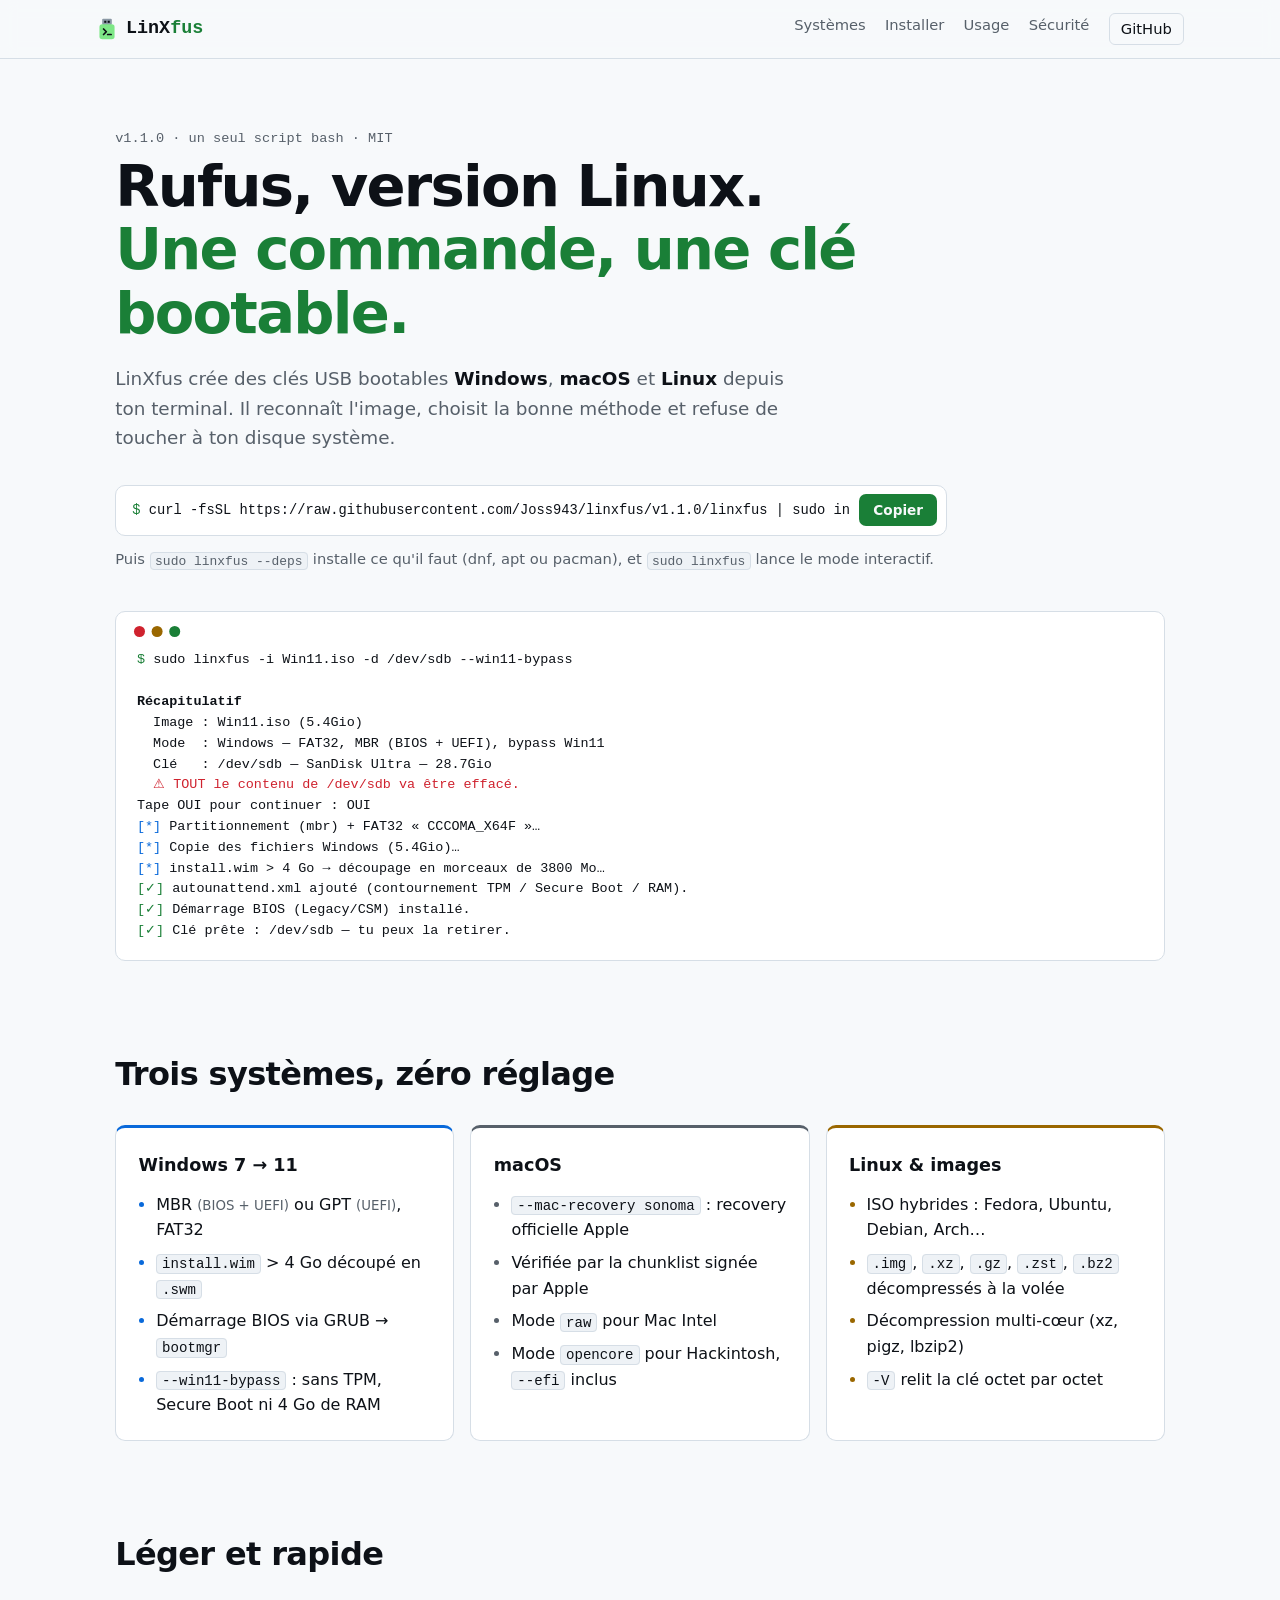
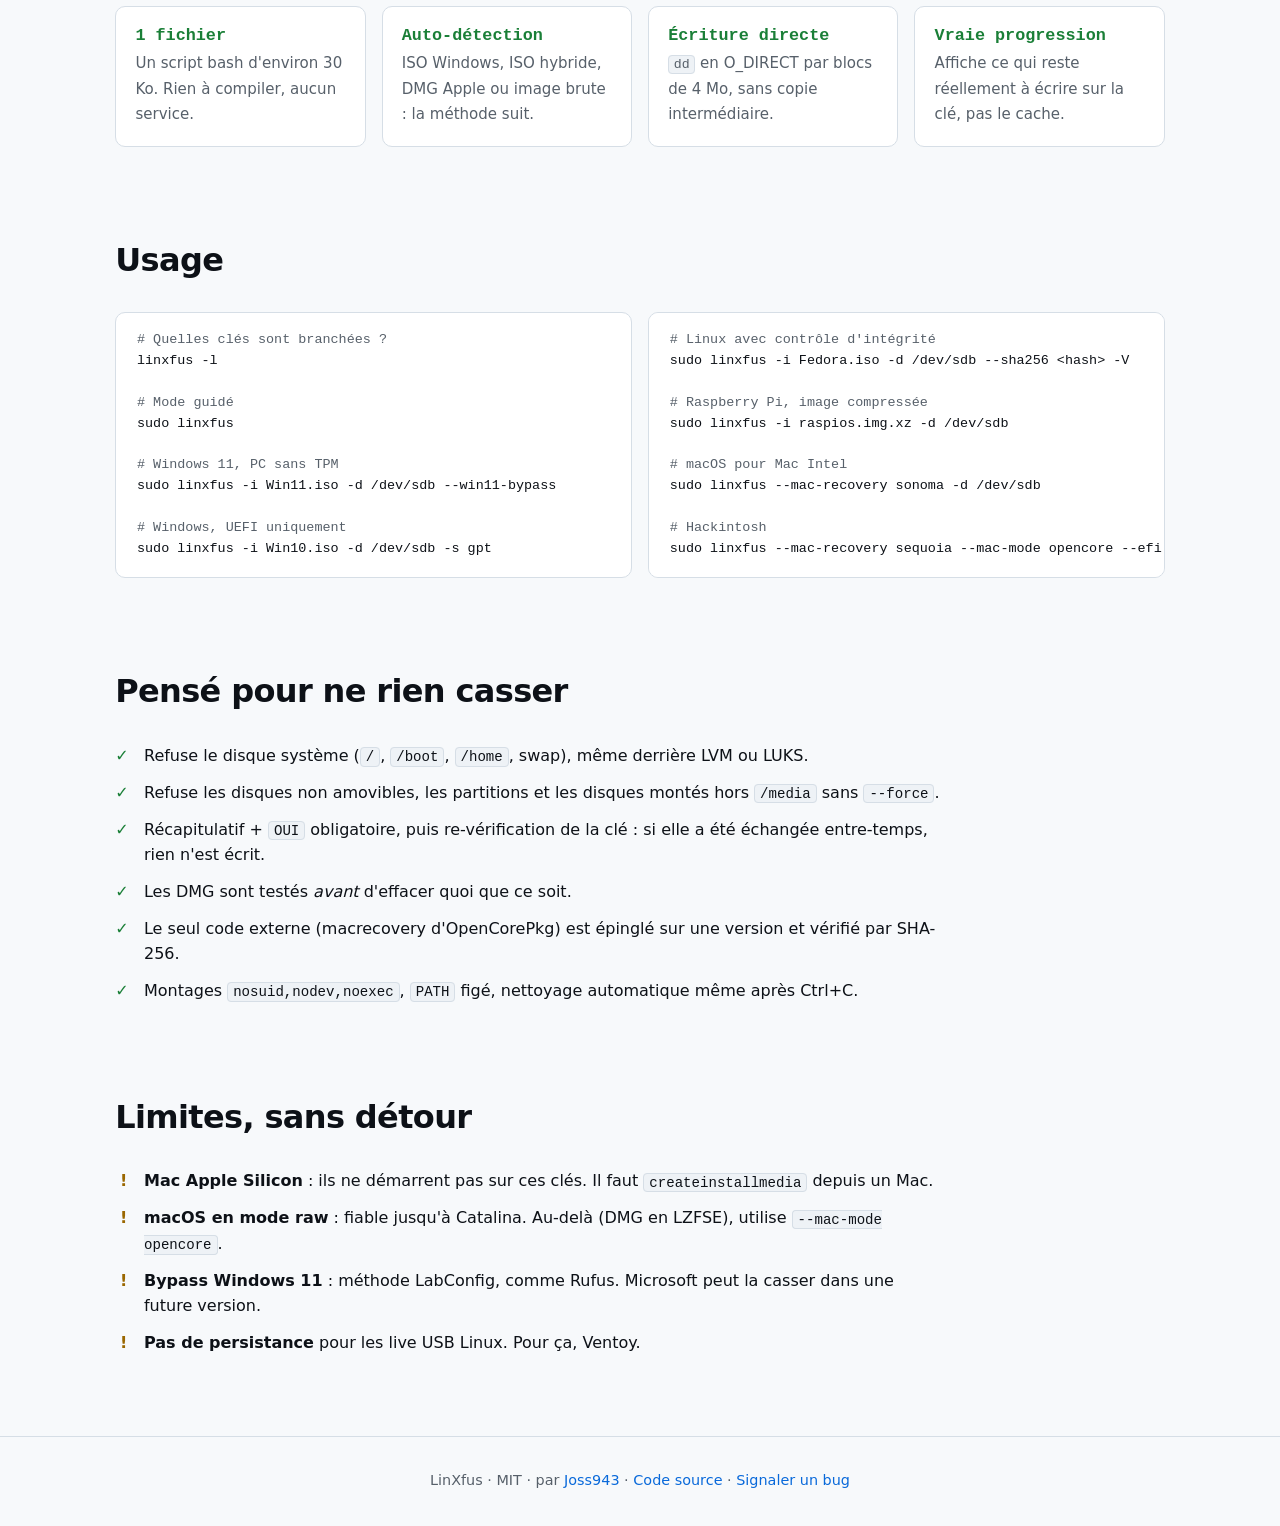
==== docs/index.html @ daa3bd21 "LinXfus 1.1.0 : sécurité, légèreté, site et tests Sécurité - macrecovery épinglé sur OpenCorePkg 1.0" ====
<!doctype html>
<html lang="fr">
<head>
<meta charset="utf-8">
<meta name="viewport" content="width=device-width,initial-scale=1">
<meta http-equiv="Content-Security-Policy" content="default-src 'none'; style-src 'self'; script-src 'self'; img-src 'self'; base-uri 'none'; form-action 'none'">
<meta name="referrer" content="no-referrer">
<title>LinXfus — Rufus pour Linux : clés USB bootables Windows, macOS, Linux</title>
<meta name="description" content="LinXfus crée des clés USB bootables Windows, macOS et Linux depuis Linux, en une commande. Détection automatique, WIM > 4 Go, BIOS + UEFI, bypass Windows 11, recovery macOS officielle.">
<meta property="og:title" content="LinXfus — Rufus pour Linux">
<meta property="og:description" content="Clés USB bootables Windows, macOS et Linux depuis le terminal. Un seul script bash.">
<meta property="og:type" content="website">
<meta property="og:url" content="https://joss943.github.io/linxfus/">
<meta name="theme-color" content="#0b0f14">
<link rel="icon" href="favicon.svg" type="image/svg+xml">
<link rel="stylesheet" href="style.css">
<script src="app.js" defer></script>
</head>
<body>
<header class="nav">
  <a class="logo" href="#"><img src="favicon.svg" alt="" width="22" height="22"><span>LinX<i>fus</i></span></a>
  <nav>
    <a href="#systemes">Systèmes</a>
    <a href="#installer">Installer</a>
    <a href="#usage">Usage</a>
    <a href="#securite">Sécurité</a>
    <a class="gh" href="https://github.com/Joss943/linxfus">GitHub</a>
  </nav>
</header>

<main>
<section class="hero">
  <p class="tag">v1.1.0 · un seul script bash · MIT</p>
  <h1>Rufus, version Linux.<br><em>Une commande, une clé bootable.</em></h1>
  <p class="lead">LinXfus crée des clés USB bootables <b>Windows</b>, <b>macOS</b> et <b>Linux</b> depuis ton terminal. Il reconnaît l'image, choisit la bonne méthode et refuse de toucher à ton disque système.</p>
  <div class="cmd" id="installer">
    <code>curl -fsSL https://raw.githubusercontent.com/Joss943/linxfus/v1.1.0/linxfus | sudo install -m755 /dev/stdin /usr/local/bin/linxfus</code>
    <button type="button" data-copy>Copier</button>
  </div>
  <p class="hint">Puis <code>sudo linxfus --deps</code> installe ce qu'il faut (dnf, apt ou pacman), et <code>sudo linxfus</code> lance le mode interactif.</p>

  <pre class="term" aria-label="Exemple d'exécution"><span class="p">$</span> sudo linxfus -i Win11.iso -d /dev/sdb --win11-bypass

<b>Récapitulatif</b>
  Image : Win11.iso (5.4Gio)
  Mode  : Windows — FAT32, MBR (BIOS + UEFI), bypass Win11
  Clé   : /dev/sdb — SanDisk Ultra — 28.7Gio
  <span class="r">⚠ TOUT le contenu de /dev/sdb va être effacé.</span>
Tape OUI pour continuer : OUI
<span class="b">[*]</span> Partitionnement (mbr) + FAT32 « CCCOMA_X64F »…
<span class="b">[*]</span> Copie des fichiers Windows (5.4Gio)…
<span class="b">[*]</span> install.wim &gt; 4 Go → découpage en morceaux de 3800 Mo…
<span class="g">[✓]</span> autounattend.xml ajouté (contournement TPM / Secure Boot / RAM).
<span class="g">[✓]</span> Démarrage BIOS (Legacy/CSM) installé.
<span class="g">[✓]</span> Clé prête : /dev/sdb — tu peux la retirer.</pre>
</section>

<section id="systemes">
  <h2>Trois systèmes, zéro réglage</h2>
  <div class="grid3">
    <article class="card win">
      <h3>Windows 7 → 11</h3>
      <ul>
        <li>MBR <small>(BIOS + UEFI)</small> ou GPT <small>(UEFI)</small>, FAT32</li>
        <li><code>install.wim</code> &gt; 4 Go découpé en <code>.swm</code></li>
        <li>Démarrage BIOS via GRUB → <code>bootmgr</code></li>
        <li><code>--win11-bypass</code> : sans TPM, Secure Boot ni 4 Go de RAM</li>
      </ul>
    </article>
    <article class="card mac">
      <h3>macOS</h3>
      <ul>
        <li><code>--mac-recovery sonoma</code> : recovery officielle Apple</li>
        <li>Vérifiée par la chunklist signée par Apple</li>
        <li>Mode <code>raw</code> pour Mac Intel</li>
        <li>Mode <code>opencore</code> pour Hackintosh, <code>--efi</code> inclus</li>
      </ul>
    </article>
    <article class="card lin">
      <h3>Linux &amp; images</h3>
      <ul>
        <li>ISO hybrides : Fedora, Ubuntu, Debian, Arch…</li>
        <li><code>.img</code>, <code>.xz</code>, <code>.gz</code>, <code>.zst</code>, <code>.bz2</code> décompressés à la volée</li>
        <li>Décompression multi-cœur (xz, pigz, lbzip2)</li>
        <li><code>-V</code> relit la clé octet par octet</li>
      </ul>
    </article>
  </div>
</section>

<section class="feat">
  <h2>Léger et rapide</h2>
  <div class="grid4">
    <div><b>1 fichier</b><span>Un script bash d'environ 30 Ko. Rien à compiler, aucun service.</span></div>
    <div><b>Auto-détection</b><span>ISO Windows, ISO hybride, DMG Apple ou image brute : la méthode suit.</span></div>
    <div><b>Écriture directe</b><span><code>dd</code> en O_DIRECT par blocs de 4 Mo, sans copie intermédiaire.</span></div>
    <div><b>Vraie progression</b><span>Affiche ce qui reste réellement à écrire sur la clé, pas le cache.</span></div>
  </div>
</section>

<section id="usage">
  <h2>Usage</h2>
  <div class="grid2">
<pre class="code"><span class="c"># Quelles clés sont branchées ?</span>
linxfus -l

<span class="c"># Mode guidé</span>
sudo linxfus

<span class="c"># Windows 11, PC sans TPM</span>
sudo linxfus -i Win11.iso -d /dev/sdb --win11-bypass

<span class="c"># Windows, UEFI uniquement</span>
sudo linxfus -i Win10.iso -d /dev/sdb -s gpt</pre>
<pre class="code"><span class="c"># Linux avec contrôle d'intégrité</span>
sudo linxfus -i Fedora.iso -d /dev/sdb --sha256 &lt;hash&gt; -V

<span class="c"># Raspberry Pi, image compressée</span>
sudo linxfus -i raspios.img.xz -d /dev/sdb

<span class="c"># macOS pour Mac Intel</span>
sudo linxfus --mac-recovery sonoma -d /dev/sdb

<span class="c"># Hackintosh</span>
sudo linxfus --mac-recovery sequoia --mac-mode opencore --efi ./EFI -d /dev/sdb</pre>
  </div>
</section>

<section id="securite">
  <h2>Pensé pour ne rien casser</h2>
  <ul class="checks">
    <li>Refuse le disque système (<code>/</code>, <code>/boot</code>, <code>/home</code>, swap), même derrière LVM ou LUKS.</li>
    <li>Refuse les disques non amovibles, les partitions et les disques montés hors <code>/media</code> sans <code>--force</code>.</li>
    <li>Récapitulatif + <code>OUI</code> obligatoire, puis re-vérification de la clé : si elle a été échangée entre-temps, rien n'est écrit.</li>
    <li>Les DMG sont testés <em>avant</em> d'effacer quoi que ce soit.</li>
    <li>Le seul code externe (macrecovery d'OpenCorePkg) est épinglé sur une version et vérifié par SHA-256.</li>
    <li>Montages <code>nosuid,nodev,noexec</code>, <code>PATH</code> figé, nettoyage automatique même après Ctrl+C.</li>
  </ul>
</section>

<section class="limits">
  <h2>Limites, sans détour</h2>
  <ul>
    <li><b>Mac Apple Silicon</b> : ils ne démarrent pas sur ces clés. Il faut <code>createinstallmedia</code> depuis un Mac.</li>
    <li><b>macOS en mode raw</b> : fiable jusqu'à Catalina. Au-delà (DMG en LZFSE), utilise <code>--mac-mode opencore</code>.</li>
    <li><b>Bypass Windows 11</b> : méthode LabConfig, comme Rufus. Microsoft peut la casser dans une future version.</li>
    <li><b>Pas de persistance</b> pour les live USB Linux. Pour ça, Ventoy.</li>
  </ul>
</section>
</main>

<footer>
  <p>LinXfus · MIT · par <a href="https://github.com/Joss943">Joss943</a> · <a href="https://github.com/Joss943/linxfus">Code source</a> · <a href="https://github.com/Joss943/linxfus/issues">Signaler un bug</a></p>
</footer>
</body>
</html>
---- docs/style.css ----
:root{--bg:#0b0f14;--s1:#111821;--s2:#16202b;--bd:#223041;--tx:#e6edf3;--mu:#8b98a5;--ac:#7ee787;--bl:#79c0ff;--rd:#ff7b72;--ye:#e3b341;--mono:ui-monospace,"JetBrains Mono","Cascadia Code",Menlo,Consolas,monospace}
@media (prefers-color-scheme:light){:root{--bg:#f7f9fb;--s1:#fff;--s2:#eef2f6;--bd:#d6dee6;--tx:#0d1117;--mu:#57606a;--ac:#1a7f37;--bl:#0969da;--rd:#cf222e;--ye:#9a6700}}
*{box-sizing:border-box;margin:0}
html{scroll-behavior:smooth}
body{background:var(--bg);color:var(--tx);font:16px/1.6 system-ui,-apple-system,"Segoe UI",Roboto,Ubuntu,sans-serif;-webkit-font-smoothing:antialiased}
a{color:var(--bl);text-decoration:none}a:hover{text-decoration:underline}
code{font:.88em var(--mono);background:var(--s2);border:1px solid var(--bd);border-radius:4px;padding:.05em .35em}
.nav{position:sticky;top:0;z-index:9;display:flex;align-items:center;justify-content:space-between;gap:1rem;padding:.8rem max(1.2rem,calc(50% - 34rem));background:color-mix(in srgb,var(--bg) 85%,transparent);backdrop-filter:blur(8px);border-bottom:1px solid var(--bd)}
.logo{display:flex;align-items:center;gap:.5rem;font:700 1.15rem var(--mono);color:var(--tx)}.logo i{font-style:normal;color:var(--ac)}.logo:hover{text-decoration:none}
.nav nav{display:flex;gap:1.2rem;font-size:.92rem}.nav nav a{color:var(--mu)}.nav nav a:hover{color:var(--tx);text-decoration:none}
.nav .gh{color:var(--tx)!important;border:1px solid var(--bd);border-radius:6px;padding:.2rem .7rem}
main{max-width:68rem;margin:0 auto;padding:0 1.2rem}
section{padding:4.5rem 0 1rem}
h1{font-size:clamp(2.1rem,5.5vw,3.6rem);line-height:1.1;letter-spacing:-.03em;margin:.6rem 0 1.2rem}
h1 em{font-style:normal;color:var(--ac)}
h2{font-size:clamp(1.5rem,3vw,2rem);letter-spacing:-.02em;margin-bottom:1.6rem}
h3{font-size:1.1rem;margin-bottom:.8rem}
.tag{font:.85rem var(--mono);color:var(--mu)}
.lead{font-size:1.15rem;color:var(--mu);max-width:42rem}.lead b{color:var(--tx)}
.cmd{display:flex;align-items:center;gap:.6rem;margin:2rem 0 .7rem;padding:.55rem .55rem .55rem 1rem;background:var(--s1);border:1px solid var(--bd);border-radius:10px;max-width:52rem}
.cmd code{flex:1;background:none;border:0;padding:0;overflow-x:auto;white-space:nowrap;font-size:.86rem;scrollbar-width:thin}
.cmd code::before{content:"$ ";color:var(--ac)}
button{font:600 .85rem system-ui,sans-serif;color:var(--bg);background:var(--ac);border:0;border-radius:7px;padding:.5rem .9rem;cursor:pointer;white-space:nowrap}
button:hover{filter:brightness(1.1)}button:focus-visible,a:focus-visible{outline:2px solid var(--bl);outline-offset:2px}
.hint{font-size:.92rem;color:var(--mu)}
pre{font:.84rem/1.55 var(--mono);overflow-x:auto;background:var(--s1);border:1px solid var(--bd);border-radius:10px;padding:1.1rem 1.3rem}
.term{margin-top:2.5rem;position:relative;padding-top:2.4rem}
.term::before{content:"";position:absolute;top:.85rem;left:1.1rem;width:.7rem;height:.7rem;border-radius:50%;background:var(--rd);box-shadow:1.1rem 0 var(--ye),2.2rem 0 var(--ac)}
.term .p,.g{color:var(--ac)}.b{color:var(--bl)}.r{color:var(--rd)}.c{color:var(--mu)}
.grid3,.grid4,.grid2{display:grid;gap:1rem}
.grid3{grid-template-columns:repeat(auto-fit,minmax(17rem,1fr))}
.grid4{grid-template-columns:repeat(auto-fit,minmax(14rem,1fr))}
.grid2{grid-template-columns:repeat(auto-fit,minmax(24rem,1fr))}
.card{background:var(--s1);border:1px solid var(--bd);border-top:3px solid var(--c);border-radius:10px;padding:1.4rem}
.card ul{padding-left:1.1rem;display:grid;gap:.45rem}.card li::marker{color:var(--c)}.card small{color:var(--mu)}
.win{--c:var(--bl)}.mac{--c:var(--mu)}.lin{--c:var(--ye)}
.feat .grid4 div{background:var(--s1);border:1px solid var(--bd);border-radius:10px;padding:1.2rem}
.feat b{display:block;font:700 1.05rem var(--mono);color:var(--ac);margin-bottom:.3rem}.feat span{color:var(--mu);font-size:.94rem}
.checks,.limits ul{list-style:none;padding:0;display:grid;gap:.7rem;max-width:52rem}
.checks li,.limits li{padding-left:1.8rem;position:relative}
.checks li::before{content:"✓";position:absolute;left:0;color:var(--ac);font-weight:700}
.limits li::before{content:"!";position:absolute;left:.3rem;color:var(--ye);font-weight:700}
footer{margin-top:4rem;padding:2rem 1.2rem;border-top:1px solid var(--bd);text-align:center;color:var(--mu);font-size:.9rem}
@media (max-width:640px){.nav nav a:not(.gh){display:none}section{padding-top:3rem}.grid2{grid-template-columns:1fr}.cmd{flex-direction:column;align-items:stretch}}
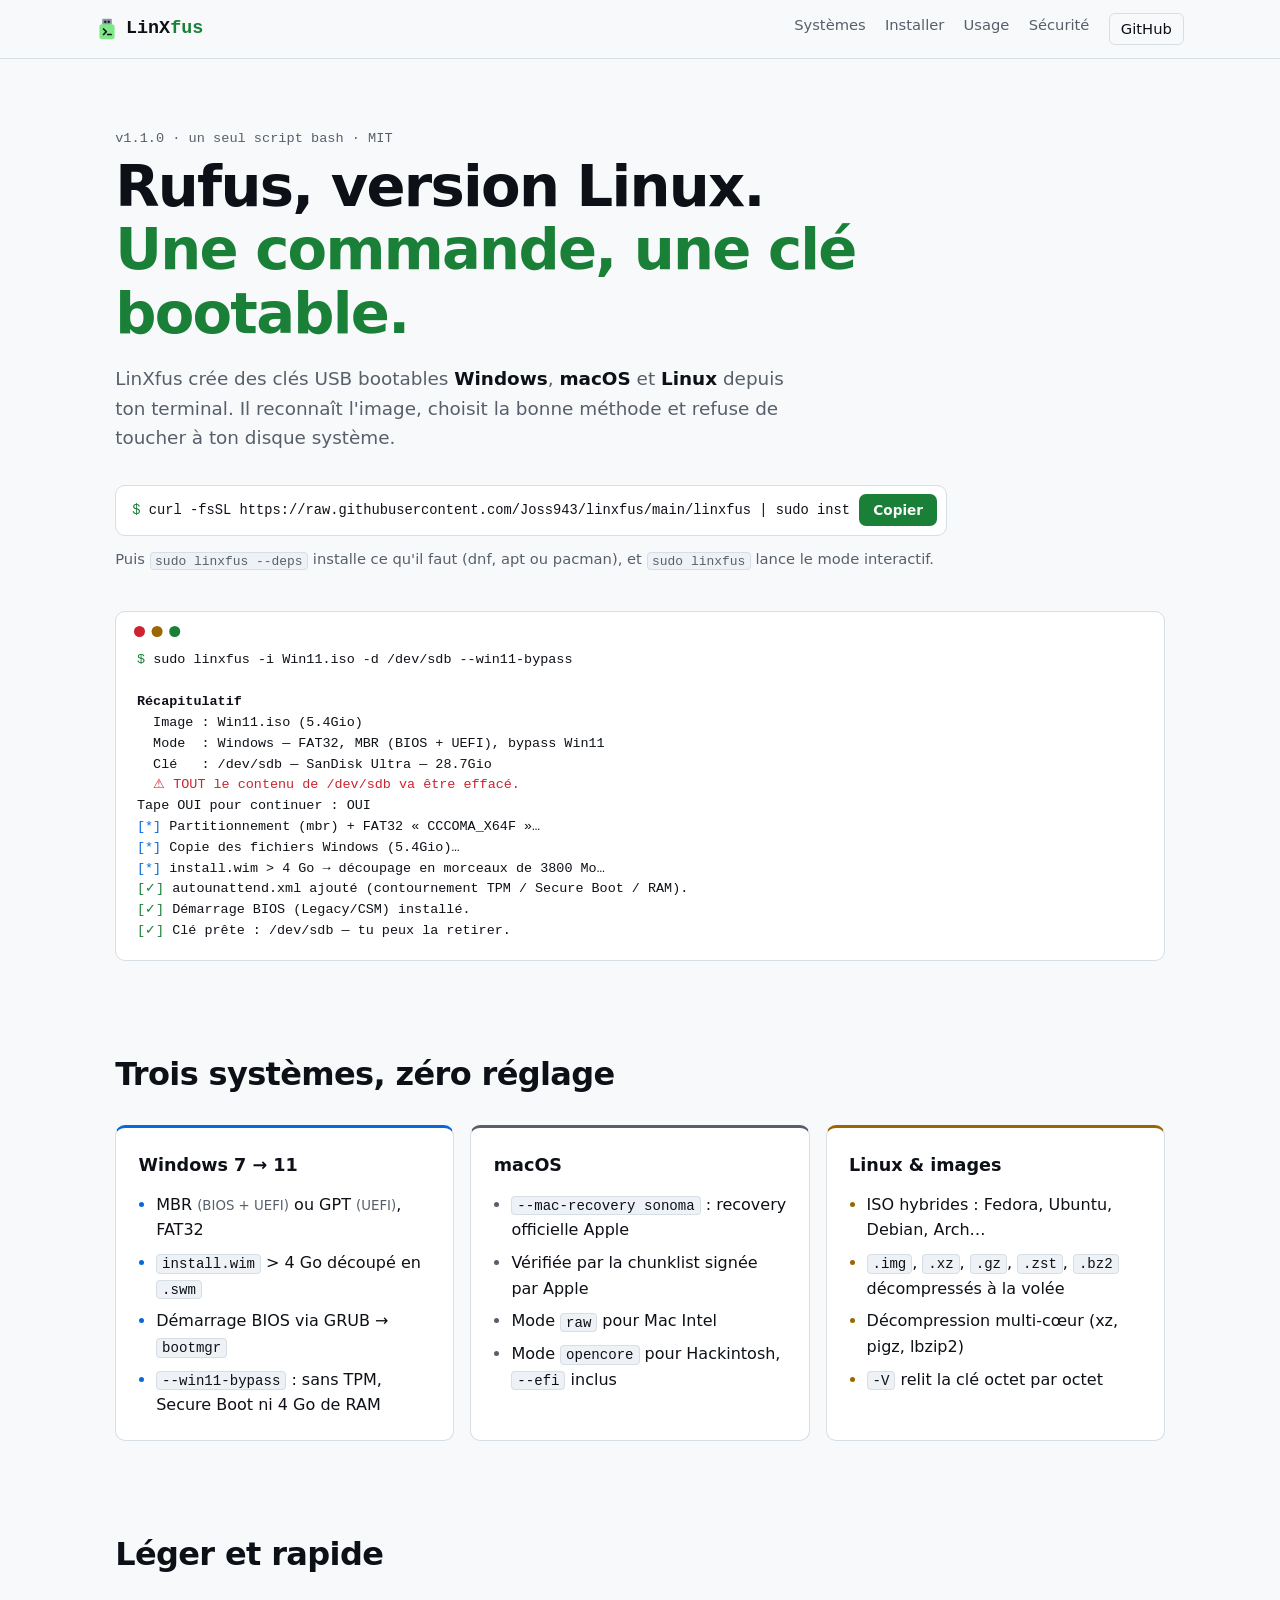
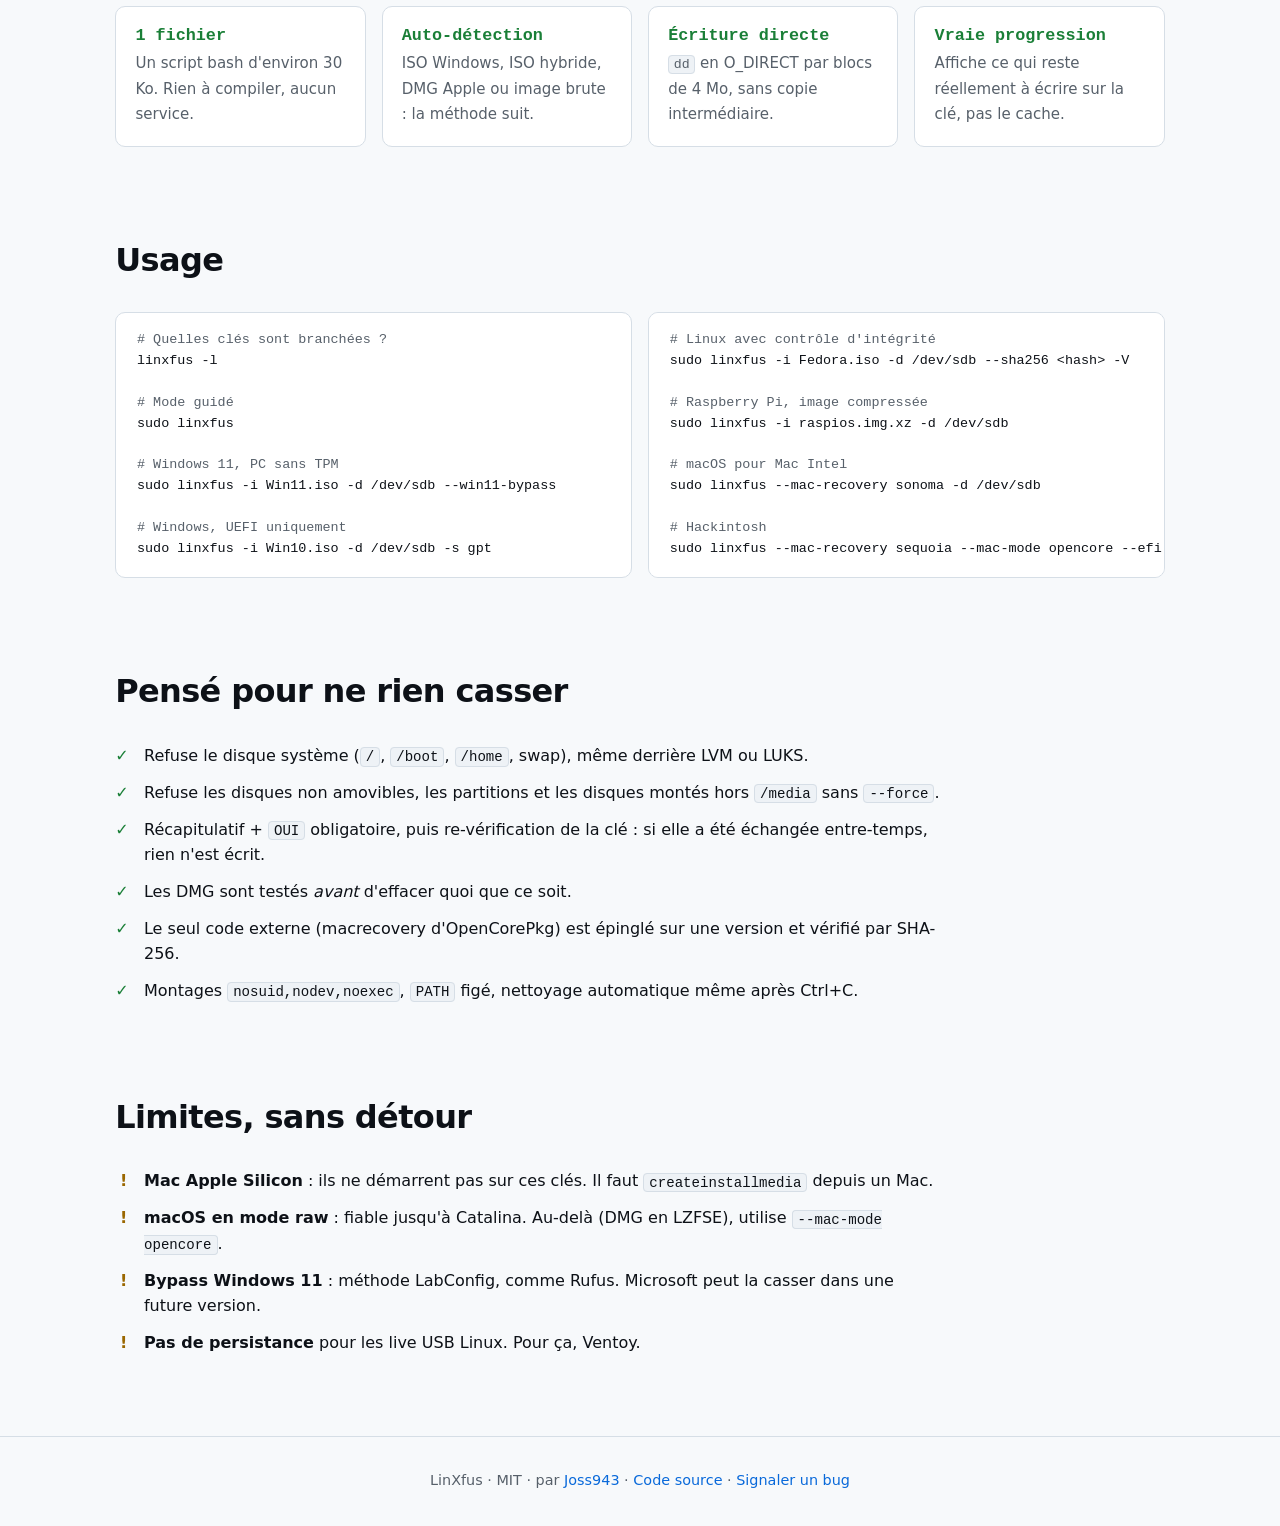
==== commit db84ce0e: "Installation depuis main (lien direct) Co-Authored-By: Claude Opus 5.5 <noreply@anthropic.com> Claud" ====
--- a/docs/index.html
+++ b/docs/index.html
@@ -34,7 +34,7 @@
   <h1>Rufus, version Linux.<br><em>Une commande, une clé bootable.</em></h1>
   <p class="lead">LinXfus crée des clés USB bootables <b>Windows</b>, <b>macOS</b> et <b>Linux</b> depuis ton terminal. Il reconnaît l'image, choisit la bonne méthode et refuse de toucher à ton disque système.</p>
   <div class="cmd" id="installer">
-    <code>curl -fsSL https://raw.githubusercontent.com/Joss943/linxfus/v1.1.0/linxfus | sudo install -m755 /dev/stdin /usr/local/bin/linxfus</code>
+    <code>curl -fsSL https://raw.githubusercontent.com/Joss943/linxfus/main/linxfus | sudo install -m755 /dev/stdin /usr/local/bin/linxfus</code>
     <button type="button" data-copy>Copier</button>
   </div>
   <p class="hint">Puis <code>sudo linxfus --deps</code> installe ce qu'il faut (dnf, apt ou pacman), et <code>sudo linxfus</code> lance le mode interactif.</p>
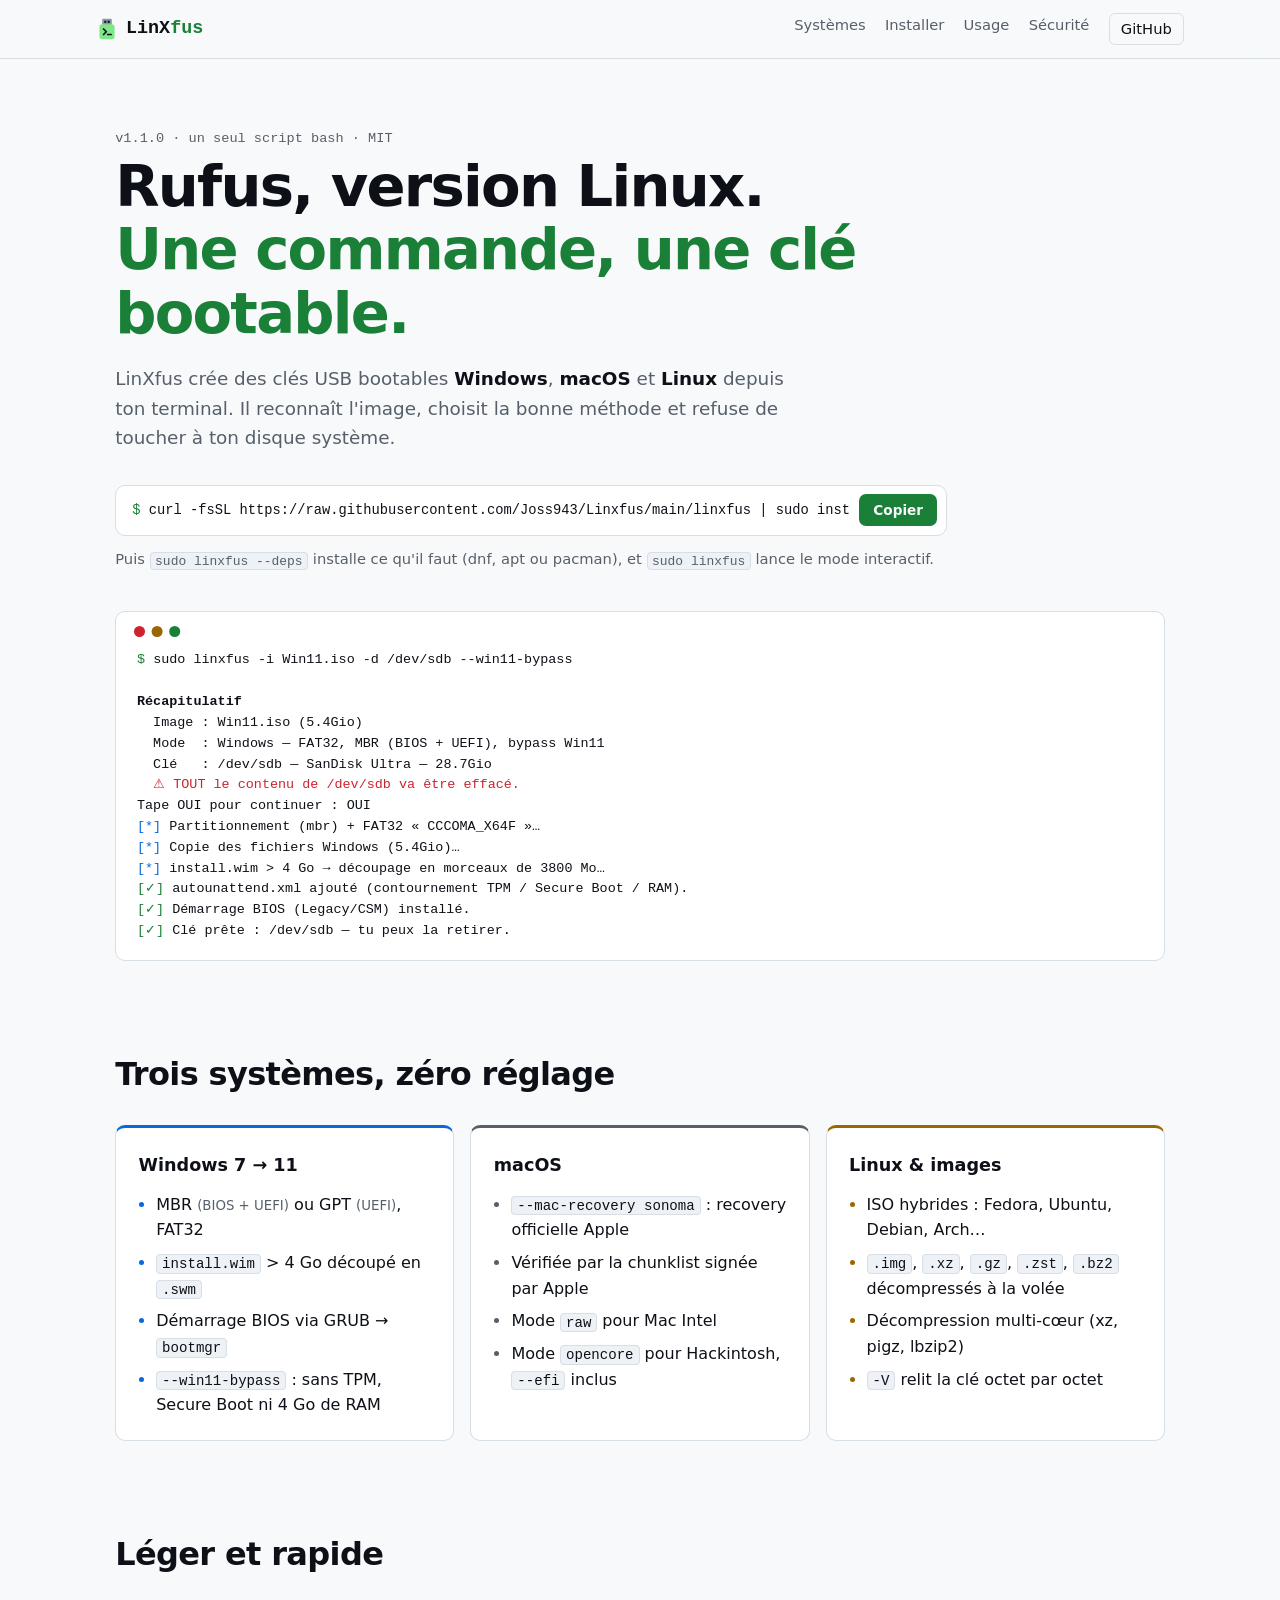
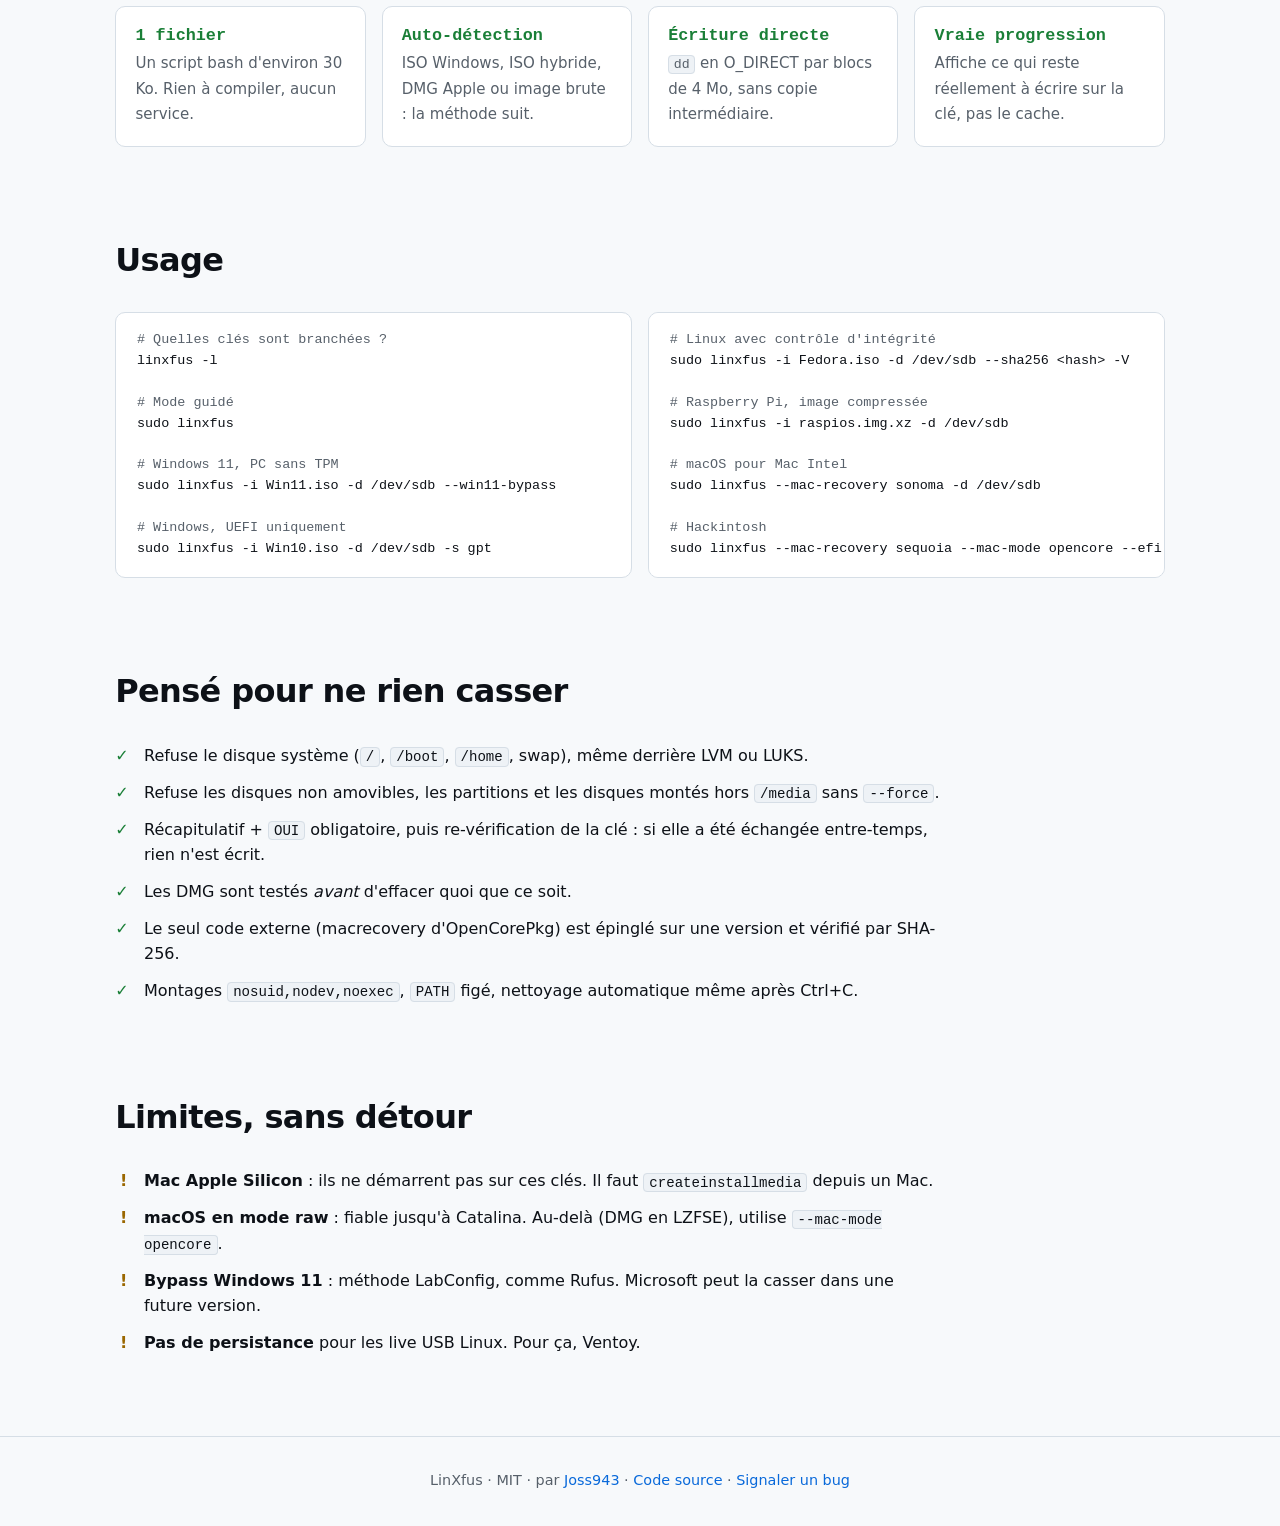
==== commit 4d456338: "Liens vers le dépôt renommé Joss943/Linxfus Co-Authored-By: Claude Opus 5.5 <noreply@anthropic.com> " ====
--- a/docs/index.html
+++ b/docs/index.html
@@ -10,7 +10,7 @@
 <meta property="og:title" content="LinXfus — Rufus pour Linux">
 <meta property="og:description" content="Clés USB bootables Windows, macOS et Linux depuis le terminal. Un seul script bash.">
 <meta property="og:type" content="website">
-<meta property="og:url" content="https://joss943.github.io/linxfus/">
+<meta property="og:url" content="https://joss943.github.io/Linxfus/">
 <meta name="theme-color" content="#0b0f14">
 <link rel="icon" href="favicon.svg" type="image/svg+xml">
 <link rel="stylesheet" href="style.css">
@@ -24,7 +24,7 @@
     <a href="#installer">Installer</a>
     <a href="#usage">Usage</a>
     <a href="#securite">Sécurité</a>
-    <a class="gh" href="https://github.com/Joss943/linxfus">GitHub</a>
+    <a class="gh" href="https://github.com/Joss943/Linxfus">GitHub</a>
   </nav>
 </header>
 
@@ -34,7 +34,7 @@
   <h1>Rufus, version Linux.<br><em>Une commande, une clé bootable.</em></h1>
   <p class="lead">LinXfus crée des clés USB bootables <b>Windows</b>, <b>macOS</b> et <b>Linux</b> depuis ton terminal. Il reconnaît l'image, choisit la bonne méthode et refuse de toucher à ton disque système.</p>
   <div class="cmd" id="installer">
-    <code>curl -fsSL https://raw.githubusercontent.com/Joss943/linxfus/main/linxfus | sudo install -m755 /dev/stdin /usr/local/bin/linxfus</code>
+    <code>curl -fsSL https://raw.githubusercontent.com/Joss943/Linxfus/main/linxfus | sudo install -m755 /dev/stdin /usr/local/bin/linxfus</code>
     <button type="button" data-copy>Copier</button>
   </div>
   <p class="hint">Puis <code>sudo linxfus --deps</code> installe ce qu'il faut (dnf, apt ou pacman), et <code>sudo linxfus</code> lance le mode interactif.</p>
@@ -150,7 +150,7 @@
 </main>
 
 <footer>
-  <p>LinXfus · MIT · par <a href="https://github.com/Joss943">Joss943</a> · <a href="https://github.com/Joss943/linxfus">Code source</a> · <a href="https://github.com/Joss943/linxfus/issues">Signaler un bug</a></p>
+  <p>LinXfus · MIT · par <a href="https://github.com/Joss943">Joss943</a> · <a href="https://github.com/Joss943/Linxfus">Code source</a> · <a href="https://github.com/Joss943/Linxfus/issues">Signaler un bug</a></p>
 </footer>
 </body>
 </html>
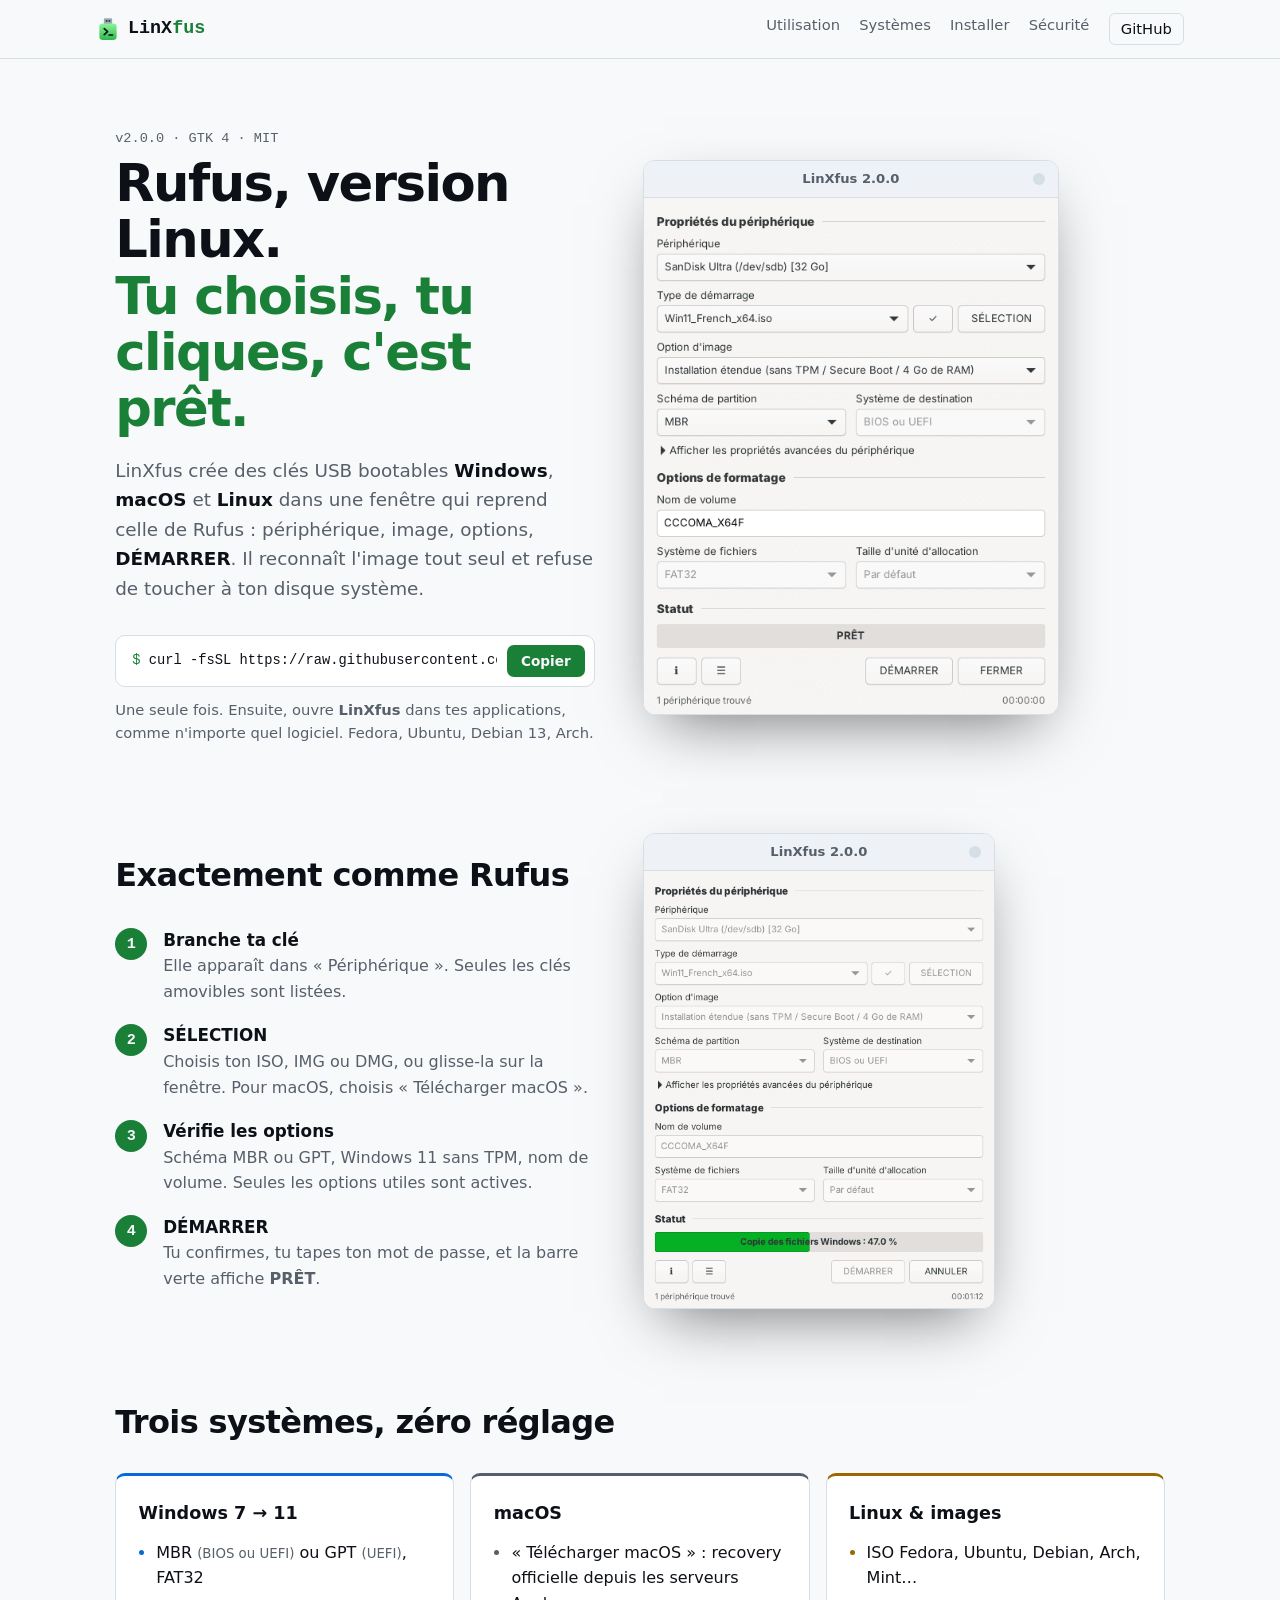
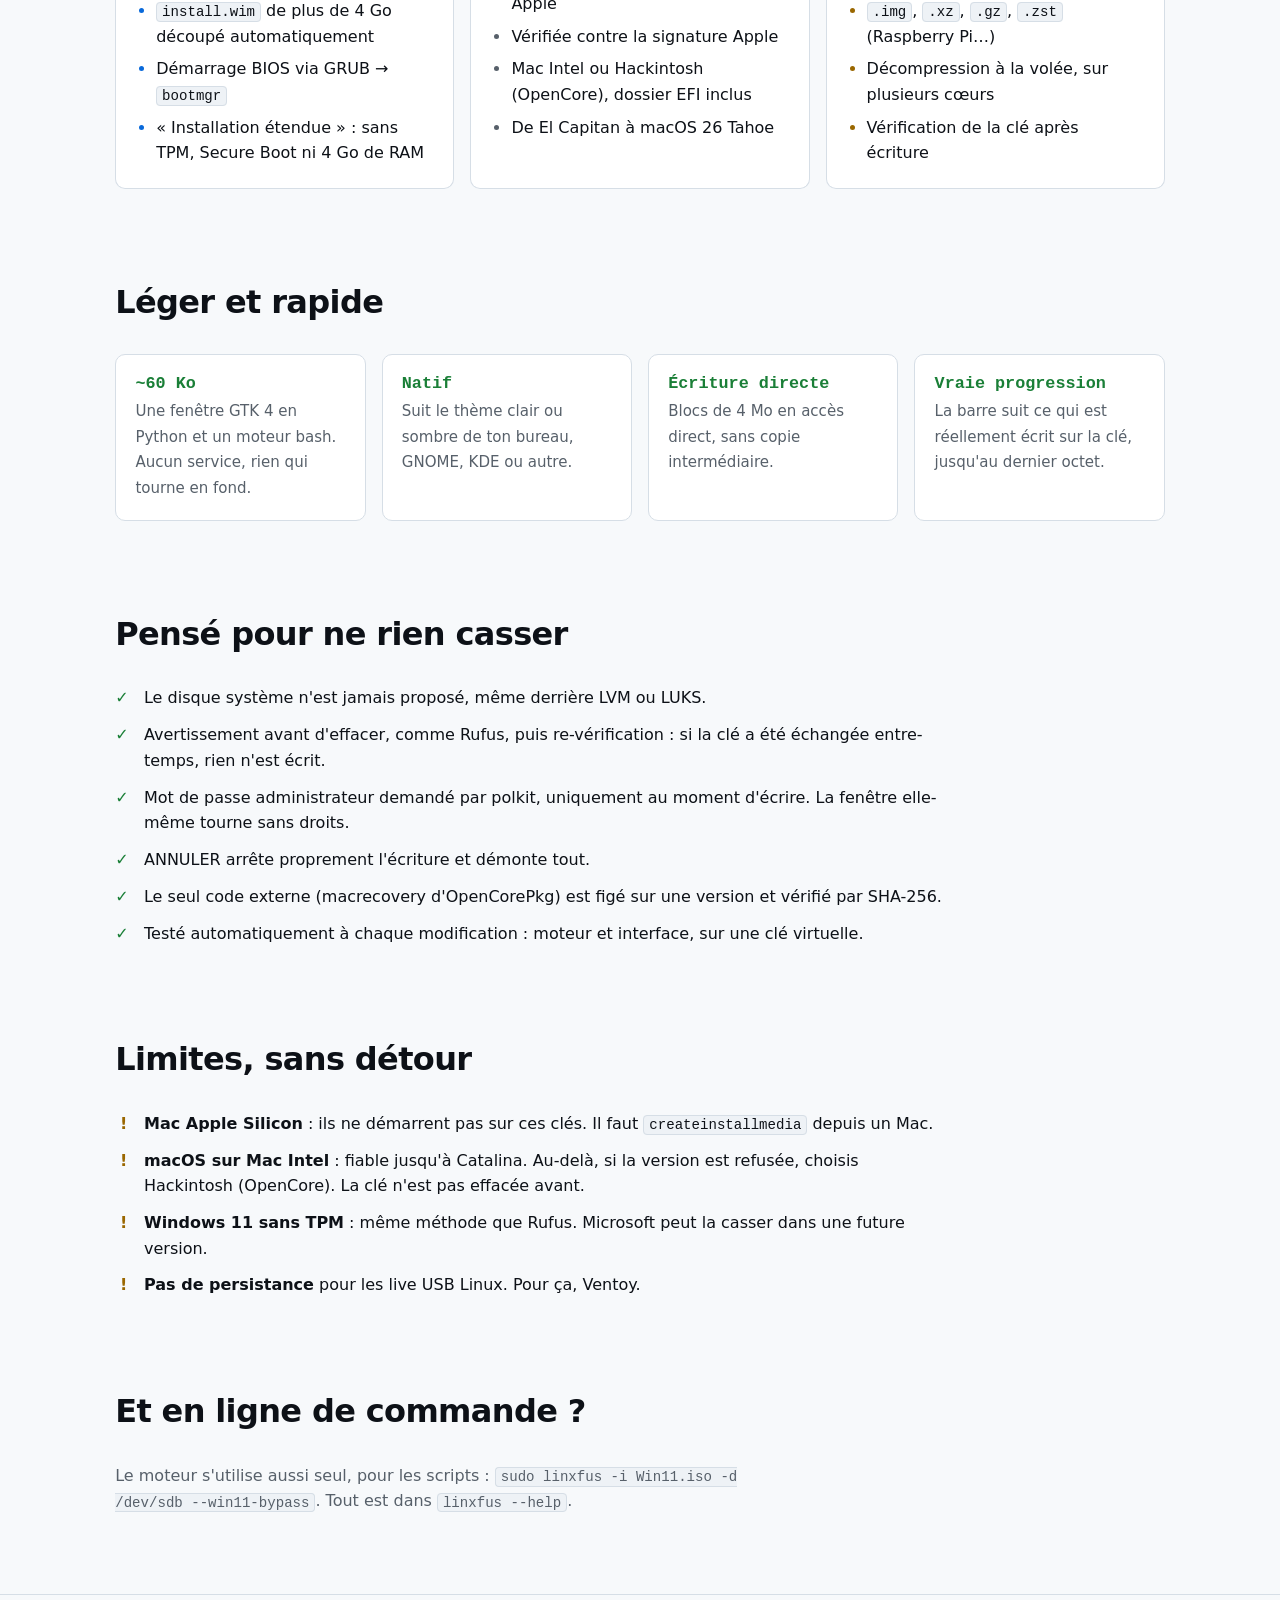
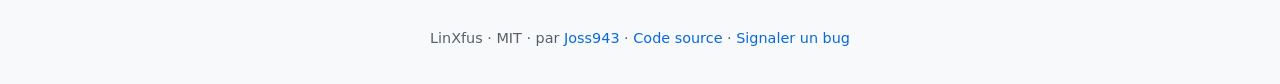
==== commit cdbb5eca: "LinXfus 2.0.0 : application graphique façon Rufus - linxfus-gui : fenêtre GTK 4 calquée sur Rufus (p" ====
--- a/docs/index.html
+++ b/docs/index.html
@@ -6,9 +6,9 @@
 <meta http-equiv="Content-Security-Policy" content="default-src 'none'; style-src 'self'; script-src 'self'; img-src 'self'; base-uri 'none'; form-action 'none'">
 <meta name="referrer" content="no-referrer">
 <title>LinXfus — Rufus pour Linux : clés USB bootables Windows, macOS, Linux</title>
-<meta name="description" content="LinXfus crée des clés USB bootables Windows, macOS et Linux depuis Linux, en une commande. Détection automatique, WIM > 4 Go, BIOS + UEFI, bypass Windows 11, recovery macOS officielle.">
+<meta name="description" content="LinXfus, c'est Rufus pour Linux : une fenêtre, tu choisis la clé et l'image, tu cliques sur DÉMARRER. Windows (BIOS + UEFI, bypass Windows 11), macOS (recovery Apple) et Linux.">
 <meta property="og:title" content="LinXfus — Rufus pour Linux">
-<meta property="og:description" content="Clés USB bootables Windows, macOS et Linux depuis le terminal. Un seul script bash.">
+<meta property="og:description" content="Clés USB bootables Windows, macOS et Linux. Même fenêtre que Rufus, sous Linux.">
 <meta property="og:type" content="website">
 <meta property="og:url" content="https://joss943.github.io/Linxfus/">
 <meta name="theme-color" content="#0b0f14">
@@ -18,11 +18,11 @@
 </head>
 <body>
 <header class="nav">
-  <a class="logo" href="#"><img src="favicon.svg" alt="" width="22" height="22"><span>LinX<i>fus</i></span></a>
+  <a class="logo" href="#"><img src="favicon.svg" alt="" width="24" height="24"><span>LinX<i>fus</i></span></a>
   <nav>
+    <a href="#utilisation">Utilisation</a>
     <a href="#systemes">Systèmes</a>
     <a href="#installer">Installer</a>
-    <a href="#usage">Usage</a>
     <a href="#securite">Sécurité</a>
     <a class="gh" href="https://github.com/Joss943/Linxfus">GitHub</a>
   </nav>
@@ -30,59 +30,72 @@
 
 <main>
 <section class="hero">
-  <p class="tag">v1.1.0 · un seul script bash · MIT</p>
-  <h1>Rufus, version Linux.<br><em>Une commande, une clé bootable.</em></h1>
-  <p class="lead">LinXfus crée des clés USB bootables <b>Windows</b>, <b>macOS</b> et <b>Linux</b> depuis ton terminal. Il reconnaît l'image, choisit la bonne méthode et refuse de toucher à ton disque système.</p>
-  <div class="cmd" id="installer">
-    <code>curl -fsSL https://raw.githubusercontent.com/Joss943/Linxfus/main/linxfus | sudo install -m755 /dev/stdin /usr/local/bin/linxfus</code>
-    <button type="button" data-copy>Copier</button>
+  <div class="hero-text">
+    <p class="tag">v2.0.0 · GTK 4 · MIT</p>
+    <h1>Rufus, version Linux.<br><em>Tu choisis, tu cliques, c'est prêt.</em></h1>
+    <p class="lead">LinXfus crée des clés USB bootables <b>Windows</b>, <b>macOS</b> et <b>Linux</b> dans une fenêtre qui reprend celle de Rufus : périphérique, image, options, <b>DÉMARRER</b>. Il reconnaît l'image tout seul et refuse de toucher à ton disque système.</p>
+    <div class="cmd" id="installer">
+      <code>curl -fsSL https://raw.githubusercontent.com/Joss943/Linxfus/main/install.sh | sudo bash</code>
+      <button type="button" data-copy>Copier</button>
+    </div>
+    <p class="hint">Une seule fois. Ensuite, ouvre <b>LinXfus</b> dans tes applications, comme n'importe quel logiciel. Fedora, Ubuntu, Debian 13, Arch.</p>
   </div>
-  <p class="hint">Puis <code>sudo linxfus --deps</code> installe ce qu'il faut (dnf, apt ou pacman), et <code>sudo linxfus</code> lance le mode interactif.</p>
+  <figure class="win">
+    <div class="win-bar"><span>LinXfus 2.0.0</span><i></i></div>
+    <picture>
+      <source srcset="app-dark.png" media="(prefers-color-scheme: dark)">
+      <img src="app-light.png" width="520" height="649" alt="Fenêtre de LinXfus : périphérique, type de démarrage, option d'image, schéma de partition, options de formatage, statut et bouton DÉMARRER">
+    </picture>
+  </figure>
+</section>
 
-  <pre class="term" aria-label="Exemple d'exécution"><span class="p">$</span> sudo linxfus -i Win11.iso -d /dev/sdb --win11-bypass
-
-<b>Récapitulatif</b>
-  Image : Win11.iso (5.4Gio)
-  Mode  : Windows — FAT32, MBR (BIOS + UEFI), bypass Win11
-  Clé   : /dev/sdb — SanDisk Ultra — 28.7Gio
-  <span class="r">⚠ TOUT le contenu de /dev/sdb va être effacé.</span>
-Tape OUI pour continuer : OUI
-<span class="b">[*]</span> Partitionnement (mbr) + FAT32 « CCCOMA_X64F »…
-<span class="b">[*]</span> Copie des fichiers Windows (5.4Gio)…
-<span class="b">[*]</span> install.wim &gt; 4 Go → découpage en morceaux de 3800 Mo…
-<span class="g">[✓]</span> autounattend.xml ajouté (contournement TPM / Secure Boot / RAM).
-<span class="g">[✓]</span> Démarrage BIOS (Legacy/CSM) installé.
-<span class="g">[✓]</span> Clé prête : /dev/sdb — tu peux la retirer.</pre>
+<section id="utilisation" class="usage">
+  <div>
+    <h2>Exactement comme Rufus</h2>
+    <ol class="steps">
+      <li><b>Branche ta clé</b><span>Elle apparaît dans « Périphérique ». Seules les clés amovibles sont listées.</span></li>
+      <li><b>SÉLECTION</b><span>Choisis ton ISO, IMG ou DMG, ou glisse-la sur la fenêtre. Pour macOS, choisis « Télécharger macOS ».</span></li>
+      <li><b>Vérifie les options</b><span>Schéma MBR ou GPT, Windows 11 sans TPM, nom de volume. Seules les options utiles sont actives.</span></li>
+      <li><b>DÉMARRER</b><span>Tu confirmes, tu tapes ton mot de passe, et la barre verte affiche <b>PRÊT</b>.</span></li>
+    </ol>
+  </div>
+  <figure class="win small">
+    <div class="win-bar"><span>LinXfus 2.0.0</span><i></i></div>
+    <picture>
+      <source srcset="app-run-dark.png" media="(prefers-color-scheme: dark)">
+      <img src="app-run-light.png" width="520" height="649" alt="Écriture en cours : barre de progression verte à 47 %, bouton ANNULER" loading="lazy">
+    </picture>
+  </figure>
 </section>
 
 <section id="systemes">
   <h2>Trois systèmes, zéro réglage</h2>
   <div class="grid3">
-    <article class="card win">
+    <article class="card wc">
       <h3>Windows 7 → 11</h3>
       <ul>
-        <li>MBR <small>(BIOS + UEFI)</small> ou GPT <small>(UEFI)</small>, FAT32</li>
-        <li><code>install.wim</code> &gt; 4 Go découpé en <code>.swm</code></li>
+        <li>MBR <small>(BIOS ou UEFI)</small> ou GPT <small>(UEFI)</small>, FAT32</li>
+        <li><code>install.wim</code> de plus de 4 Go découpé automatiquement</li>
         <li>Démarrage BIOS via GRUB → <code>bootmgr</code></li>
-        <li><code>--win11-bypass</code> : sans TPM, Secure Boot ni 4 Go de RAM</li>
+        <li>« Installation étendue » : sans TPM, Secure Boot ni 4 Go de RAM</li>
       </ul>
     </article>
     <article class="card mac">
       <h3>macOS</h3>
       <ul>
-        <li><code>--mac-recovery sonoma</code> : recovery officielle Apple</li>
-        <li>Vérifiée par la chunklist signée par Apple</li>
-        <li>Mode <code>raw</code> pour Mac Intel</li>
-        <li>Mode <code>opencore</code> pour Hackintosh, <code>--efi</code> inclus</li>
+        <li>« Télécharger macOS » : recovery officielle depuis les serveurs Apple</li>
+        <li>Vérifiée contre la signature Apple</li>
+        <li>Mac Intel ou Hackintosh (OpenCore), dossier EFI inclus</li>
+        <li>De El Capitan à macOS 26 Tahoe</li>
       </ul>
     </article>
     <article class="card lin">
       <h3>Linux &amp; images</h3>
       <ul>
-        <li>ISO hybrides : Fedora, Ubuntu, Debian, Arch…</li>
-        <li><code>.img</code>, <code>.xz</code>, <code>.gz</code>, <code>.zst</code>, <code>.bz2</code> décompressés à la volée</li>
-        <li>Décompression multi-cœur (xz, pigz, lbzip2)</li>
-        <li><code>-V</code> relit la clé octet par octet</li>
+        <li>ISO Fedora, Ubuntu, Debian, Arch, Mint…</li>
+        <li><code>.img</code>, <code>.xz</code>, <code>.gz</code>, <code>.zst</code> (Raspberry Pi…)</li>
+        <li>Décompression à la volée, sur plusieurs cœurs</li>
+        <li>Vérification de la clé après écriture</li>
       </ul>
     </article>
   </div>
@@ -91,50 +104,22 @@
 <section class="feat">
   <h2>Léger et rapide</h2>
   <div class="grid4">
-    <div><b>1 fichier</b><span>Un script bash d'environ 30 Ko. Rien à compiler, aucun service.</span></div>
-    <div><b>Auto-détection</b><span>ISO Windows, ISO hybride, DMG Apple ou image brute : la méthode suit.</span></div>
-    <div><b>Écriture directe</b><span><code>dd</code> en O_DIRECT par blocs de 4 Mo, sans copie intermédiaire.</span></div>
-    <div><b>Vraie progression</b><span>Affiche ce qui reste réellement à écrire sur la clé, pas le cache.</span></div>
-  </div>
-</section>
-
-<section id="usage">
-  <h2>Usage</h2>
-  <div class="grid2">
-<pre class="code"><span class="c"># Quelles clés sont branchées ?</span>
-linxfus -l
-
-<span class="c"># Mode guidé</span>
-sudo linxfus
-
-<span class="c"># Windows 11, PC sans TPM</span>
-sudo linxfus -i Win11.iso -d /dev/sdb --win11-bypass
-
-<span class="c"># Windows, UEFI uniquement</span>
-sudo linxfus -i Win10.iso -d /dev/sdb -s gpt</pre>
-<pre class="code"><span class="c"># Linux avec contrôle d'intégrité</span>
-sudo linxfus -i Fedora.iso -d /dev/sdb --sha256 &lt;hash&gt; -V
-
-<span class="c"># Raspberry Pi, image compressée</span>
-sudo linxfus -i raspios.img.xz -d /dev/sdb
-
-<span class="c"># macOS pour Mac Intel</span>
-sudo linxfus --mac-recovery sonoma -d /dev/sdb
-
-<span class="c"># Hackintosh</span>
-sudo linxfus --mac-recovery sequoia --mac-mode opencore --efi ./EFI -d /dev/sdb</pre>
+    <div><b>~60 Ko</b><span>Une fenêtre GTK 4 en Python et un moteur bash. Aucun service, rien qui tourne en fond.</span></div>
+    <div><b>Natif</b><span>Suit le thème clair ou sombre de ton bureau, GNOME, KDE ou autre.</span></div>
+    <div><b>Écriture directe</b><span>Blocs de 4 Mo en accès direct, sans copie intermédiaire.</span></div>
+    <div><b>Vraie progression</b><span>La barre suit ce qui est réellement écrit sur la clé, jusqu'au dernier octet.</span></div>
   </div>
 </section>
 
 <section id="securite">
   <h2>Pensé pour ne rien casser</h2>
   <ul class="checks">
-    <li>Refuse le disque système (<code>/</code>, <code>/boot</code>, <code>/home</code>, swap), même derrière LVM ou LUKS.</li>
-    <li>Refuse les disques non amovibles, les partitions et les disques montés hors <code>/media</code> sans <code>--force</code>.</li>
-    <li>Récapitulatif + <code>OUI</code> obligatoire, puis re-vérification de la clé : si elle a été échangée entre-temps, rien n'est écrit.</li>
-    <li>Les DMG sont testés <em>avant</em> d'effacer quoi que ce soit.</li>
-    <li>Le seul code externe (macrecovery d'OpenCorePkg) est épinglé sur une version et vérifié par SHA-256.</li>
-    <li>Montages <code>nosuid,nodev,noexec</code>, <code>PATH</code> figé, nettoyage automatique même après Ctrl+C.</li>
+    <li>Le disque système n'est jamais proposé, même derrière LVM ou LUKS.</li>
+    <li>Avertissement avant d'effacer, comme Rufus, puis re-vérification : si la clé a été échangée entre-temps, rien n'est écrit.</li>
+    <li>Mot de passe administrateur demandé par polkit, uniquement au moment d'écrire. La fenêtre elle-même tourne sans droits.</li>
+    <li>ANNULER arrête proprement l'écriture et démonte tout.</li>
+    <li>Le seul code externe (macrecovery d'OpenCorePkg) est figé sur une version et vérifié par SHA-256.</li>
+    <li>Testé automatiquement à chaque modification : moteur et interface, sur une clé virtuelle.</li>
   </ul>
 </section>
 
@@ -142,10 +127,15 @@
   <h2>Limites, sans détour</h2>
   <ul>
     <li><b>Mac Apple Silicon</b> : ils ne démarrent pas sur ces clés. Il faut <code>createinstallmedia</code> depuis un Mac.</li>
-    <li><b>macOS en mode raw</b> : fiable jusqu'à Catalina. Au-delà (DMG en LZFSE), utilise <code>--mac-mode opencore</code>.</li>
-    <li><b>Bypass Windows 11</b> : méthode LabConfig, comme Rufus. Microsoft peut la casser dans une future version.</li>
+    <li><b>macOS sur Mac Intel</b> : fiable jusqu'à Catalina. Au-delà, si la version est refusée, choisis Hackintosh (OpenCore). La clé n'est pas effacée avant.</li>
+    <li><b>Windows 11 sans TPM</b> : même méthode que Rufus. Microsoft peut la casser dans une future version.</li>
     <li><b>Pas de persistance</b> pour les live USB Linux. Pour ça, Ventoy.</li>
   </ul>
+</section>
+
+<section class="cli">
+  <h2>Et en ligne de commande ?</h2>
+  <p class="lead">Le moteur s'utilise aussi seul, pour les scripts : <code>sudo linxfus -i Win11.iso -d /dev/sdb --win11-bypass</code>. Tout est dans <code>linxfus --help</code>.</p>
 </section>
 </main>
 
--- a/docs/style.css
+++ b/docs/style.css
@@ -11,7 +11,7 @@
 .nav .gh{color:var(--tx)!important;border:1px solid var(--bd);border-radius:6px;padding:.2rem .7rem}
 main{max-width:68rem;margin:0 auto;padding:0 1.2rem}
 section{padding:4.5rem 0 1rem}
-h1{font-size:clamp(2.1rem,5.5vw,3.6rem);line-height:1.1;letter-spacing:-.03em;margin:.6rem 0 1.2rem}
+h1{font-size:clamp(2rem,4.4vw,3.2rem);line-height:1.1;letter-spacing:-.03em;margin:.6rem 0 1.2rem}
 h1 em{font-style:normal;color:var(--ac)}
 h2{font-size:clamp(1.5rem,3vw,2rem);letter-spacing:-.02em;margin-bottom:1.6rem}
 h3{font-size:1.1rem;margin-bottom:.8rem}
@@ -23,17 +23,26 @@
 button{font:600 .85rem system-ui,sans-serif;color:var(--bg);background:var(--ac);border:0;border-radius:7px;padding:.5rem .9rem;cursor:pointer;white-space:nowrap}
 button:hover{filter:brightness(1.1)}button:focus-visible,a:focus-visible{outline:2px solid var(--bl);outline-offset:2px}
 .hint{font-size:.92rem;color:var(--mu)}
-pre{font:.84rem/1.55 var(--mono);overflow-x:auto;background:var(--s1);border:1px solid var(--bd);border-radius:10px;padding:1.1rem 1.3rem}
-.term{margin-top:2.5rem;position:relative;padding-top:2.4rem}
-.term::before{content:"";position:absolute;top:.85rem;left:1.1rem;width:.7rem;height:.7rem;border-radius:50%;background:var(--rd);box-shadow:1.1rem 0 var(--ye),2.2rem 0 var(--ac)}
-.term .p,.g{color:var(--ac)}.b{color:var(--bl)}.r{color:var(--rd)}.c{color:var(--mu)}
-.grid3,.grid4,.grid2{display:grid;gap:1rem}
+/* fenêtre d'application */
+.hero{display:grid;grid-template-columns:1fr auto;gap:3rem;align-items:center}
+.win{margin:0;width:min(100%,26rem);border:1px solid var(--bd);border-radius:12px;overflow:hidden;background:var(--s1);box-shadow:0 24px 60px -20px rgba(0,0,0,.55)}
+.hero>*,.usage>*{min-width:0}
+.win img{display:block;width:100%;height:auto}
+.win-bar{display:flex;align-items:center;justify-content:center;position:relative;height:2.3rem;font:600 .82rem system-ui,sans-serif;color:var(--mu);border-bottom:1px solid var(--bd);background:var(--s2)}
+.win-bar i{position:absolute;right:.8rem;width:.75rem;height:.75rem;border-radius:50%;background:var(--bd)}
+.usage{display:grid;grid-template-columns:1fr auto;gap:3rem;align-items:center}
+.win.small{width:min(100%,22rem)}
+.steps{list-style:none;padding:0;counter-reset:s;display:grid;gap:1.1rem}
+.steps li{counter-increment:s;position:relative;padding-left:3rem}
+.steps li::before{content:counter(s);position:absolute;left:0;top:.1rem;width:2rem;height:2rem;border-radius:50%;display:grid;place-items:center;font:700 .95rem var(--mono);color:var(--bg);background:var(--ac)}
+.steps li>b{display:block;font-size:1.05rem}.steps span{color:var(--mu)}
+.cli .lead{font-size:1rem}
+.grid3,.grid4{display:grid;gap:1rem}
 .grid3{grid-template-columns:repeat(auto-fit,minmax(17rem,1fr))}
 .grid4{grid-template-columns:repeat(auto-fit,minmax(14rem,1fr))}
-.grid2{grid-template-columns:repeat(auto-fit,minmax(24rem,1fr))}
 .card{background:var(--s1);border:1px solid var(--bd);border-top:3px solid var(--c);border-radius:10px;padding:1.4rem}
 .card ul{padding-left:1.1rem;display:grid;gap:.45rem}.card li::marker{color:var(--c)}.card small{color:var(--mu)}
-.win{--c:var(--bl)}.mac{--c:var(--mu)}.lin{--c:var(--ye)}
+.wc{--c:var(--bl)}.mac{--c:var(--mu)}.lin{--c:var(--ye)}
 .feat .grid4 div{background:var(--s1);border:1px solid var(--bd);border-radius:10px;padding:1.2rem}
 .feat b{display:block;font:700 1.05rem var(--mono);color:var(--ac);margin-bottom:.3rem}.feat span{color:var(--mu);font-size:.94rem}
 .checks,.limits ul{list-style:none;padding:0;display:grid;gap:.7rem;max-width:52rem}
@@ -41,4 +50,5 @@
 .checks li::before{content:"✓";position:absolute;left:0;color:var(--ac);font-weight:700}
 .limits li::before{content:"!";position:absolute;left:.3rem;color:var(--ye);font-weight:700}
 footer{margin-top:4rem;padding:2rem 1.2rem;border-top:1px solid var(--bd);text-align:center;color:var(--mu);font-size:.9rem}
-@media (max-width:640px){.nav nav a:not(.gh){display:none}section{padding-top:3rem}.grid2{grid-template-columns:1fr}.cmd{flex-direction:column;align-items:stretch}}
+@media (max-width:860px){.hero,.usage{grid-template-columns:1fr}.win{margin:0 auto}}
+@media (max-width:640px){.nav nav a:not(.gh){display:none}section{padding-top:3rem}.cmd{flex-direction:column;align-items:stretch}}
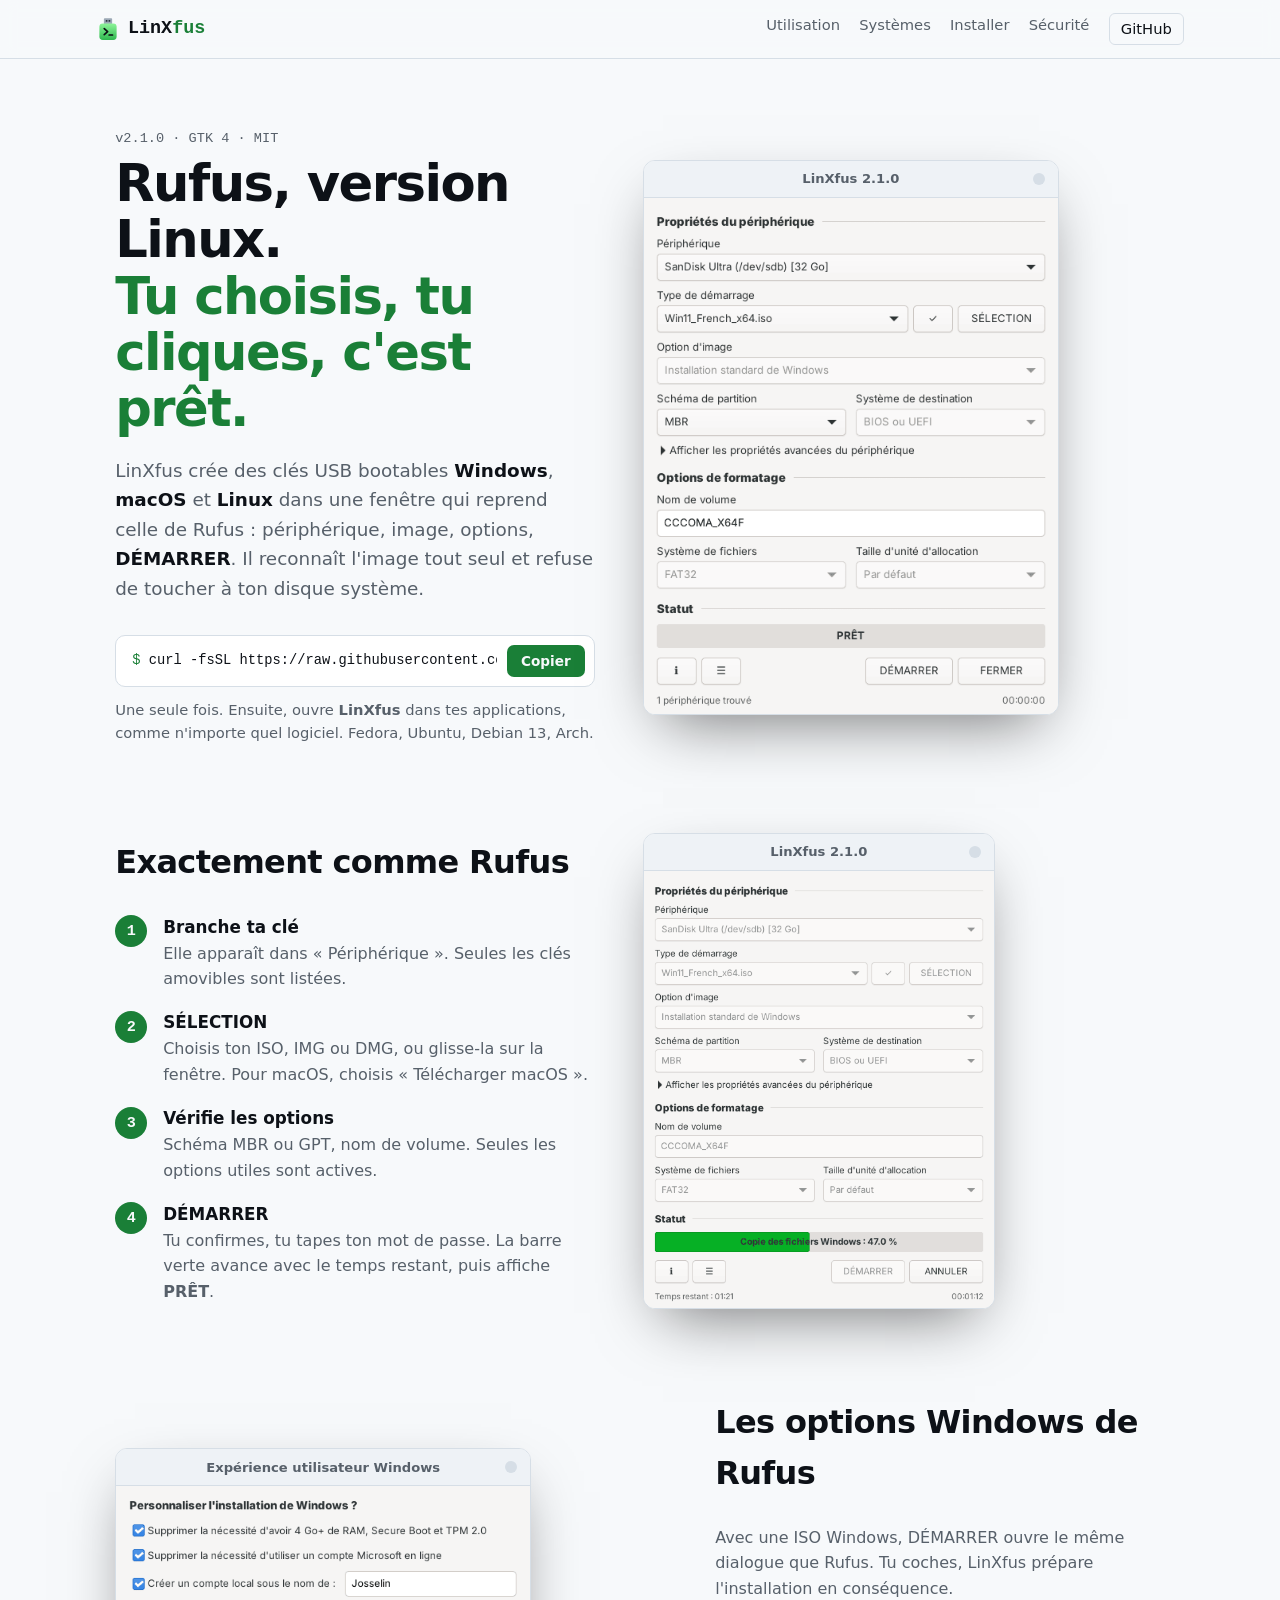
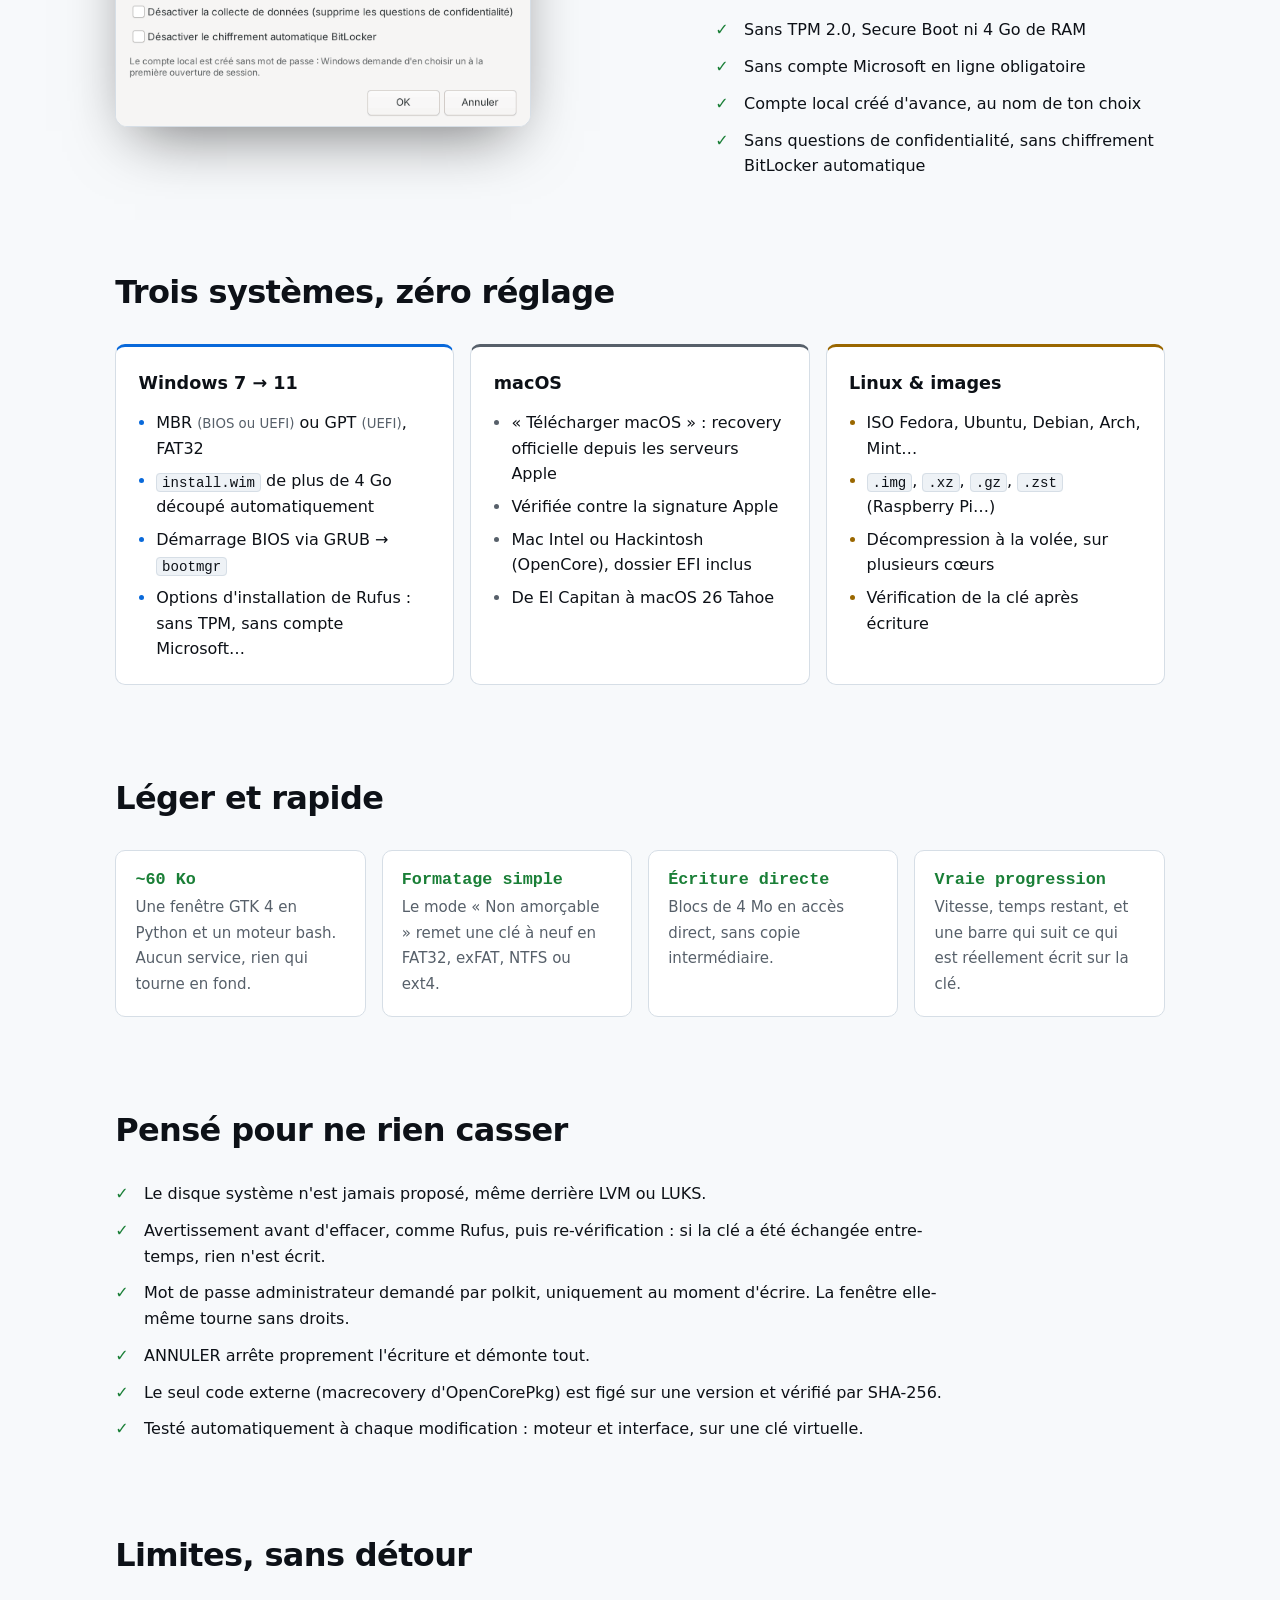
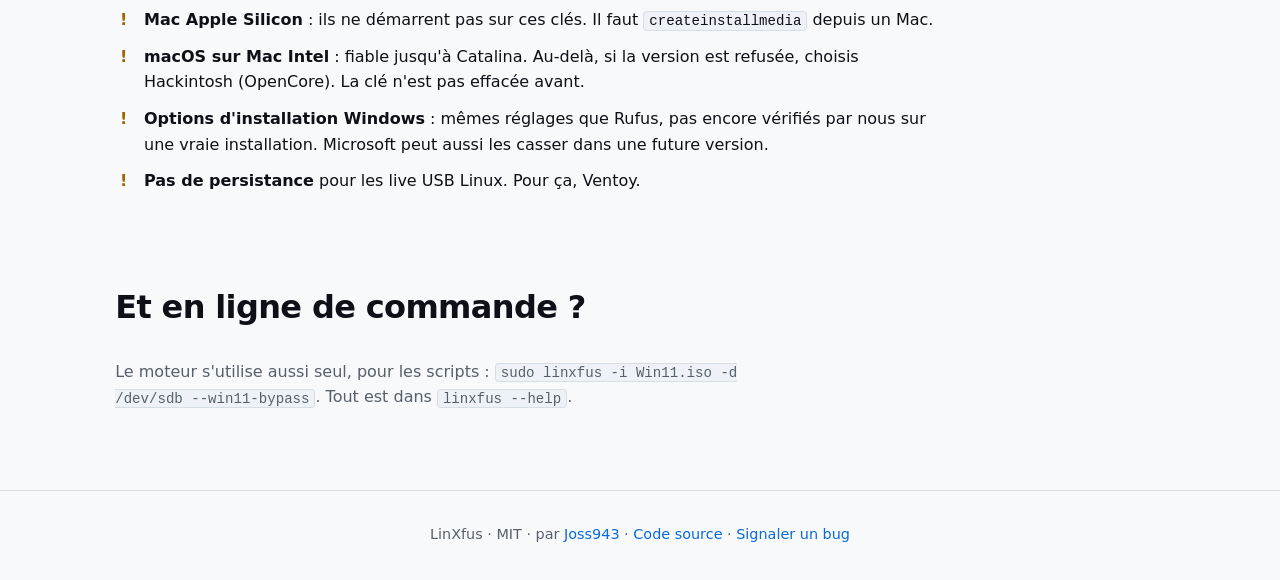
==== commit c7ea0632: "LinXfus 2.1.0 : options Windows de Rufus, formatage simple, vitesse et temps restant Interface - dia" ====
--- a/docs/index.html
+++ b/docs/index.html
@@ -31,7 +31,7 @@
 <main>
 <section class="hero">
   <div class="hero-text">
-    <p class="tag">v2.0.0 · GTK 4 · MIT</p>
+    <p class="tag">v2.1.0 · GTK 4 · MIT</p>
     <h1>Rufus, version Linux.<br><em>Tu choisis, tu cliques, c'est prêt.</em></h1>
     <p class="lead">LinXfus crée des clés USB bootables <b>Windows</b>, <b>macOS</b> et <b>Linux</b> dans une fenêtre qui reprend celle de Rufus : périphérique, image, options, <b>DÉMARRER</b>. Il reconnaît l'image tout seul et refuse de toucher à ton disque système.</p>
     <div class="cmd" id="installer">
@@ -41,7 +41,7 @@
     <p class="hint">Une seule fois. Ensuite, ouvre <b>LinXfus</b> dans tes applications, comme n'importe quel logiciel. Fedora, Ubuntu, Debian 13, Arch.</p>
   </div>
   <figure class="win">
-    <div class="win-bar"><span>LinXfus 2.0.0</span><i></i></div>
+    <div class="win-bar"><span>LinXfus 2.1.0</span><i></i></div>
     <picture>
       <source srcset="app-dark.png" media="(prefers-color-scheme: dark)">
       <img src="app-light.png" width="520" height="649" alt="Fenêtre de LinXfus : périphérique, type de démarrage, option d'image, schéma de partition, options de formatage, statut et bouton DÉMARRER">
@@ -55,17 +55,37 @@
     <ol class="steps">
       <li><b>Branche ta clé</b><span>Elle apparaît dans « Périphérique ». Seules les clés amovibles sont listées.</span></li>
       <li><b>SÉLECTION</b><span>Choisis ton ISO, IMG ou DMG, ou glisse-la sur la fenêtre. Pour macOS, choisis « Télécharger macOS ».</span></li>
-      <li><b>Vérifie les options</b><span>Schéma MBR ou GPT, Windows 11 sans TPM, nom de volume. Seules les options utiles sont actives.</span></li>
-      <li><b>DÉMARRER</b><span>Tu confirmes, tu tapes ton mot de passe, et la barre verte affiche <b>PRÊT</b>.</span></li>
+      <li><b>Vérifie les options</b><span>Schéma MBR ou GPT, nom de volume. Seules les options utiles sont actives.</span></li>
+      <li><b>DÉMARRER</b><span>Tu confirmes, tu tapes ton mot de passe. La barre verte avance avec le temps restant, puis affiche <b>PRÊT</b>.</span></li>
     </ol>
   </div>
   <figure class="win small">
-    <div class="win-bar"><span>LinXfus 2.0.0</span><i></i></div>
+    <div class="win-bar"><span>LinXfus 2.1.0</span><i></i></div>
     <picture>
       <source srcset="app-run-dark.png" media="(prefers-color-scheme: dark)">
       <img src="app-run-light.png" width="520" height="649" alt="Écriture en cours : barre de progression verte à 47 %, bouton ANNULER" loading="lazy">
     </picture>
   </figure>
+</section>
+
+<section class="usage rev">
+  <figure class="win">
+    <div class="win-bar"><span>Expérience utilisateur Windows</span><i></i></div>
+    <picture>
+      <source srcset="wue-dark.png" media="(prefers-color-scheme: dark)">
+      <img src="wue-light.png" width="550" height="319" alt="Dialogue des options Windows : sans TPM, sans compte Microsoft, compte local, collecte de données, BitLocker" loading="lazy">
+    </picture>
+  </figure>
+  <div>
+    <h2>Les options Windows de Rufus</h2>
+    <p class="lead">Avec une ISO Windows, DÉMARRER ouvre le même dialogue que Rufus. Tu coches, LinXfus prépare l'installation en conséquence.</p>
+    <ul class="checks">
+      <li>Sans TPM 2.0, Secure Boot ni 4 Go de RAM</li>
+      <li>Sans compte Microsoft en ligne obligatoire</li>
+      <li>Compte local créé d'avance, au nom de ton choix</li>
+      <li>Sans questions de confidentialité, sans chiffrement BitLocker automatique</li>
+    </ul>
+  </div>
 </section>
 
 <section id="systemes">
@@ -77,7 +97,7 @@
         <li>MBR <small>(BIOS ou UEFI)</small> ou GPT <small>(UEFI)</small>, FAT32</li>
         <li><code>install.wim</code> de plus de 4 Go découpé automatiquement</li>
         <li>Démarrage BIOS via GRUB → <code>bootmgr</code></li>
-        <li>« Installation étendue » : sans TPM, Secure Boot ni 4 Go de RAM</li>
+        <li>Options d'installation de Rufus : sans TPM, sans compte Microsoft…</li>
       </ul>
     </article>
     <article class="card mac">
@@ -105,9 +125,9 @@
   <h2>Léger et rapide</h2>
   <div class="grid4">
     <div><b>~60 Ko</b><span>Une fenêtre GTK 4 en Python et un moteur bash. Aucun service, rien qui tourne en fond.</span></div>
-    <div><b>Natif</b><span>Suit le thème clair ou sombre de ton bureau, GNOME, KDE ou autre.</span></div>
+    <div><b>Formatage simple</b><span>Le mode « Non amorçable » remet une clé à neuf en FAT32, exFAT, NTFS ou ext4.</span></div>
     <div><b>Écriture directe</b><span>Blocs de 4 Mo en accès direct, sans copie intermédiaire.</span></div>
-    <div><b>Vraie progression</b><span>La barre suit ce qui est réellement écrit sur la clé, jusqu'au dernier octet.</span></div>
+    <div><b>Vraie progression</b><span>Vitesse, temps restant, et une barre qui suit ce qui est réellement écrit sur la clé.</span></div>
   </div>
 </section>
 
@@ -128,7 +148,7 @@
   <ul>
     <li><b>Mac Apple Silicon</b> : ils ne démarrent pas sur ces clés. Il faut <code>createinstallmedia</code> depuis un Mac.</li>
     <li><b>macOS sur Mac Intel</b> : fiable jusqu'à Catalina. Au-delà, si la version est refusée, choisis Hackintosh (OpenCore). La clé n'est pas effacée avant.</li>
-    <li><b>Windows 11 sans TPM</b> : même méthode que Rufus. Microsoft peut la casser dans une future version.</li>
+    <li><b>Options d'installation Windows</b> : mêmes réglages que Rufus, pas encore vérifiés par nous sur une vraie installation. Microsoft peut aussi les casser dans une future version.</li>
     <li><b>Pas de persistance</b> pour les live USB Linux. Pour ça, Ventoy.</li>
   </ul>
 </section>
--- a/docs/style.css
+++ b/docs/style.css
@@ -32,6 +32,7 @@
 .win-bar i{position:absolute;right:.8rem;width:.75rem;height:.75rem;border-radius:50%;background:var(--bd)}
 .usage{display:grid;grid-template-columns:1fr auto;gap:3rem;align-items:center}
 .win.small{width:min(100%,22rem)}
+.usage.rev{grid-template-columns:auto 1fr}.usage.rev .lead{font-size:1rem;margin-bottom:1rem}
 .steps{list-style:none;padding:0;counter-reset:s;display:grid;gap:1.1rem}
 .steps li{counter-increment:s;position:relative;padding-left:3rem}
 .steps li::before{content:counter(s);position:absolute;left:0;top:.1rem;width:2rem;height:2rem;border-radius:50%;display:grid;place-items:center;font:700 .95rem var(--mono);color:var(--bg);background:var(--ac)}
@@ -50,5 +51,5 @@
 .checks li::before{content:"✓";position:absolute;left:0;color:var(--ac);font-weight:700}
 .limits li::before{content:"!";position:absolute;left:.3rem;color:var(--ye);font-weight:700}
 footer{margin-top:4rem;padding:2rem 1.2rem;border-top:1px solid var(--bd);text-align:center;color:var(--mu);font-size:.9rem}
-@media (max-width:860px){.hero,.usage{grid-template-columns:1fr}.win{margin:0 auto}}
+@media (max-width:860px){.hero,.usage,.usage.rev{grid-template-columns:1fr}.win{margin:0 auto}}
 @media (max-width:640px){.nav nav a:not(.gh){display:none}section{padding-top:3rem}.cmd{flex-direction:column;align-items:stretch}}
